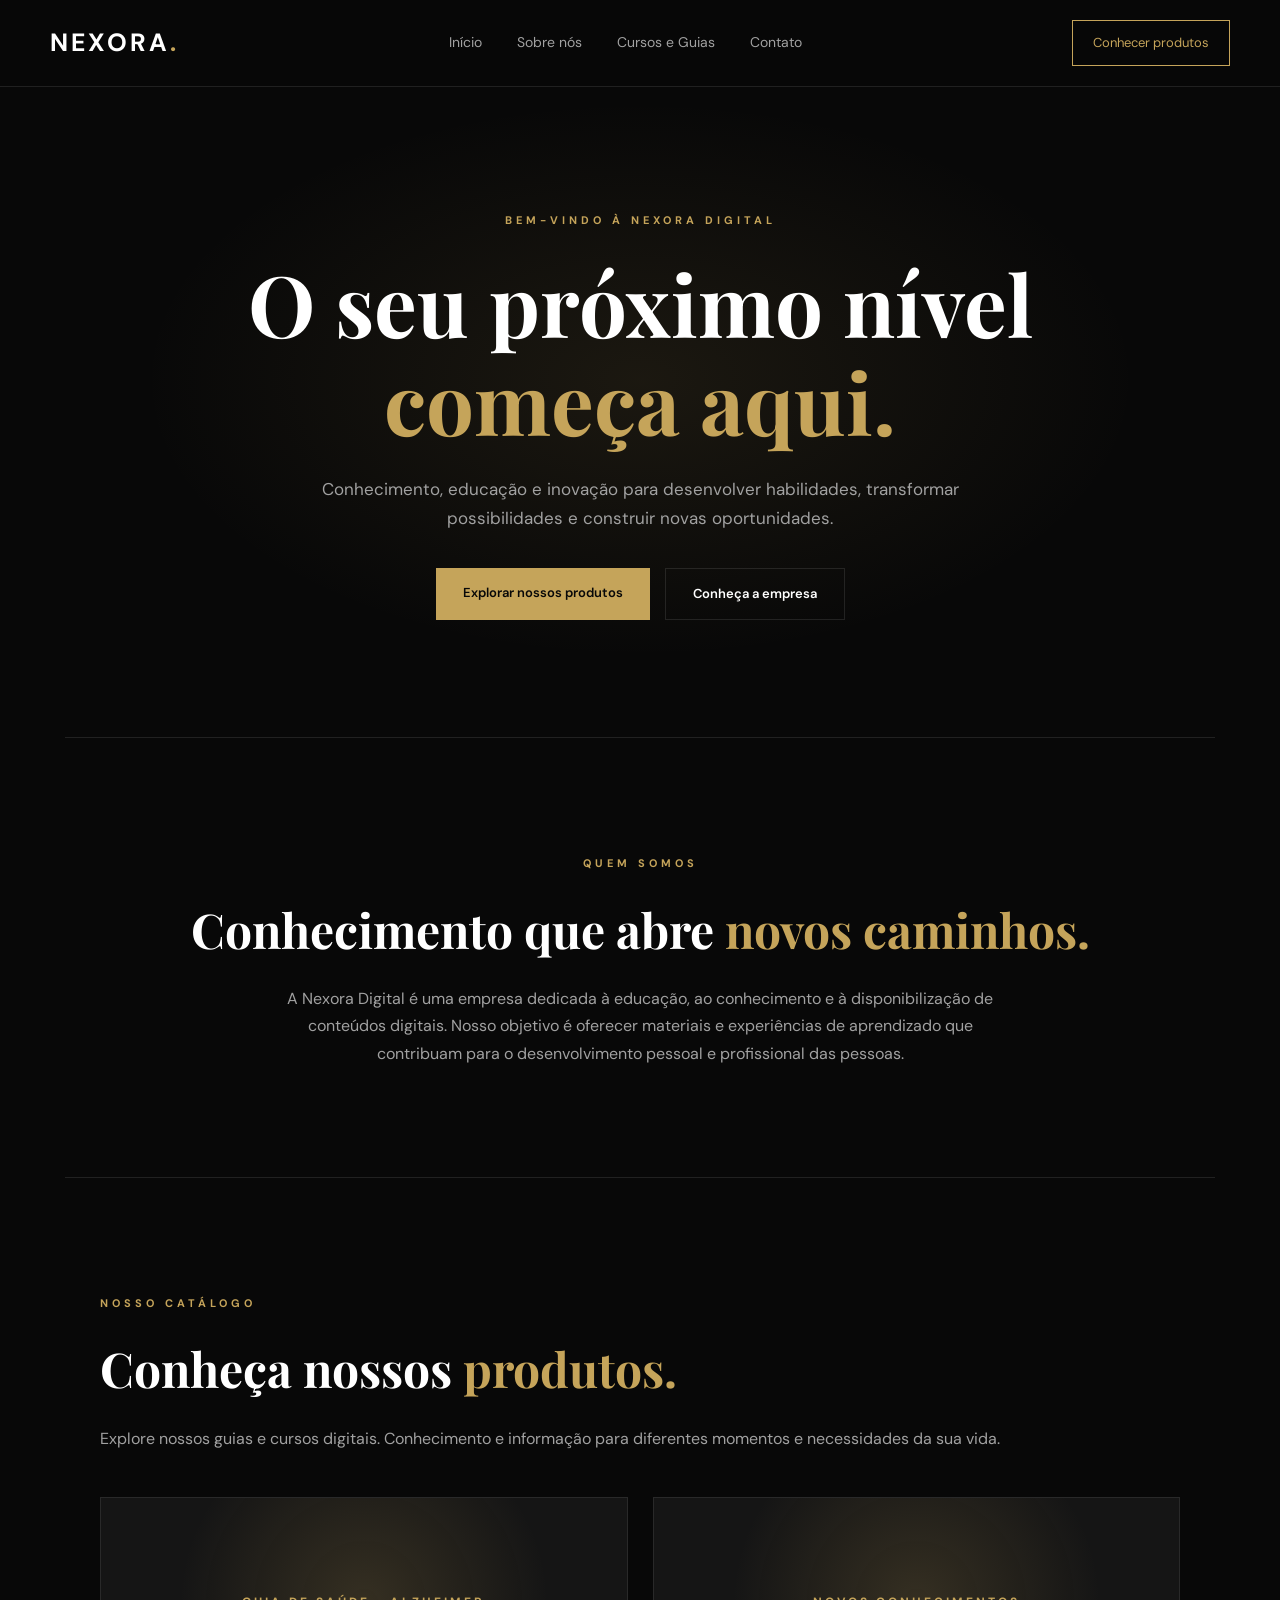
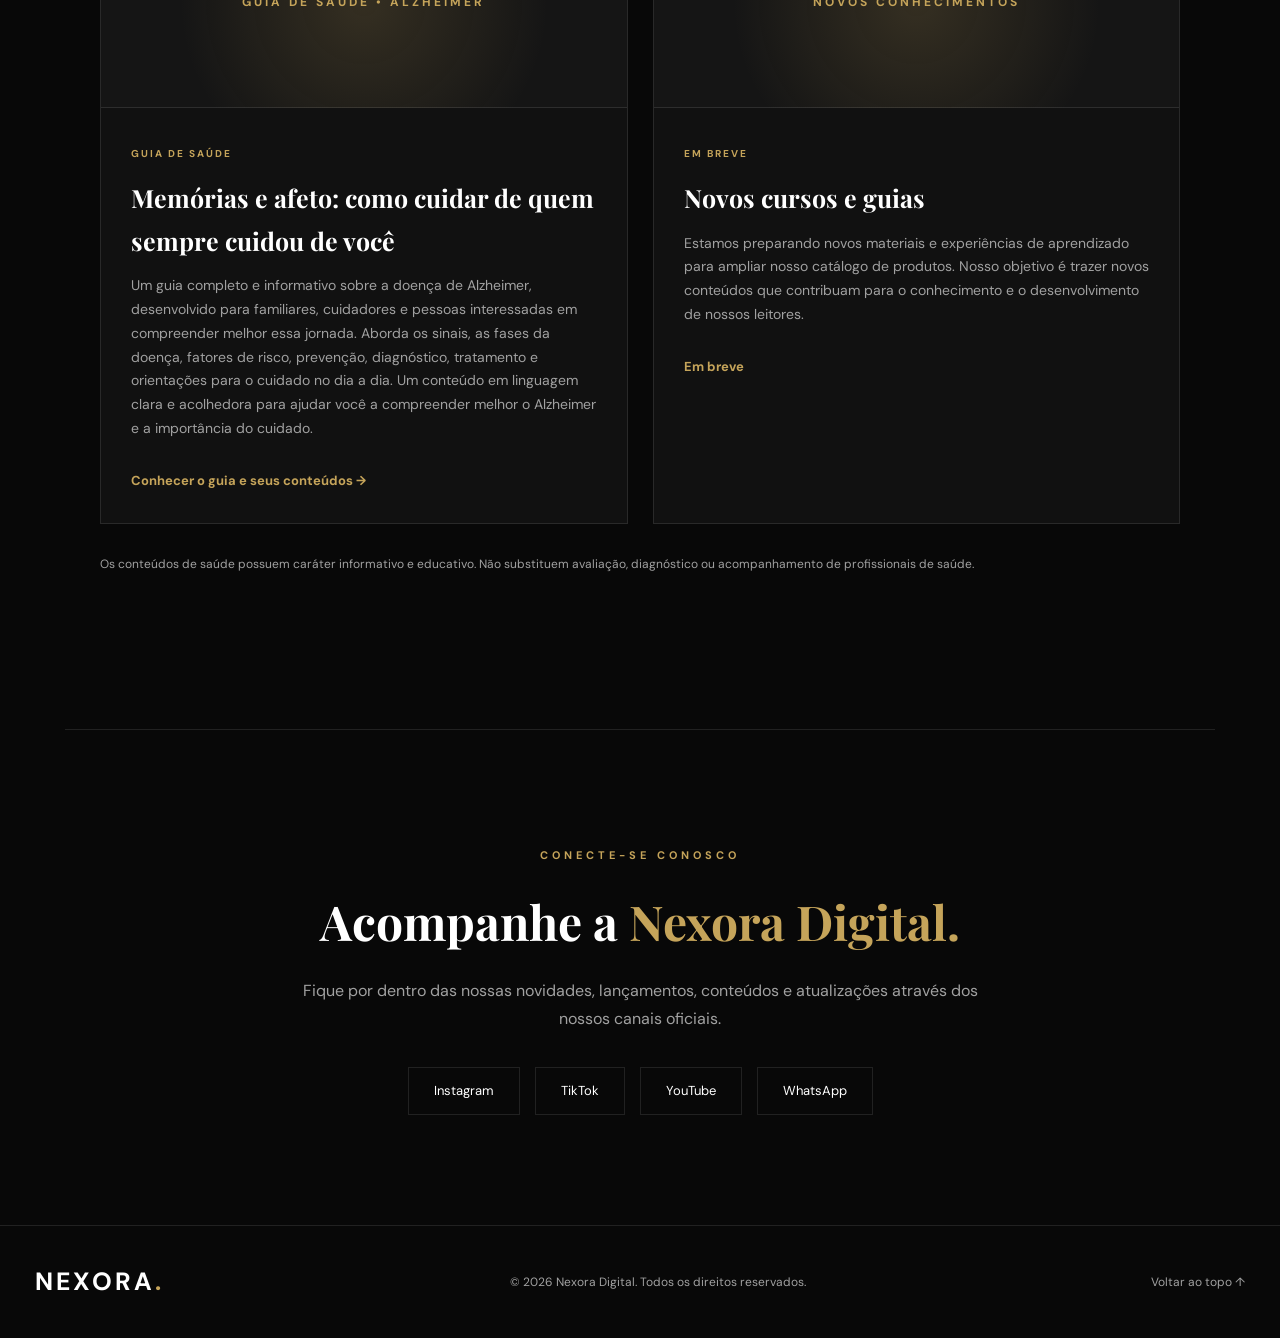
==== index.html @ eb741fc5 "Enhance Alzheimer's guide and update meta description Updated the description meta tag and improved " ====
<!DOCTYPE html>
<html lang="pt-BR">

<head>
    <meta charset="UTF-8">
    <meta name="viewport" content="width=device-width, initial-scale=1.0">

    <meta name="description" content="Nexora Digital: conhecimento, educação e tecnologia. Conheça nossos cursos e guias digitais, incluindo Memórias e Afeto, um guia informativo sobre a doença de Alzheimer.">

    <meta name="theme-color" content="#080808">

    <title>Nexora Digital | Conhecimento que transforma</title>

    <link rel="stylesheet" href="style.css">
</head>

<body>

    <!-- CABEÇALHO -->

    <header class="header">

        <nav class="navbar">

            <a href="#inicio" class="logo">
                NEXORA<span>.</span>
            </a>

            <div class="nav-links">

                <a href="#inicio">Início</a>

                <a href="#sobre">Sobre nós</a>

                <a href="#cursos">Cursos e Guias</a>

                <a href="#contato">Contato</a>

            </div>

            <a href="#cursos" class="nav-button">
                Conhecer produtos
            </a>

        </nav>

    </header>


    <!-- CONTEÚDO PRINCIPAL -->

    <main>

        <!-- APRESENTAÇÃO -->

        <section class="hero" id="inicio">

            <div class="hero-content">

                <span class="eyebrow">
                    BEM-VINDO À NEXORA DIGITAL
                </span>

                <h1>
                    O seu próximo nível
                    <span>começa aqui.</span>
                </h1>

                <p>
                    Conhecimento, educação e inovação
                    para desenvolver habilidades,
                    transformar possibilidades e
                    construir novas oportunidades.
                </p>

                <div class="hero-buttons">

                    <a href="#cursos" class="button-primary">
                        Explorar nossos produtos
                    </a>

                    <a href="#sobre" class="button-secondary">
                        Conheça a empresa
                    </a>

                </div>

            </div>

        </section>


        <!-- SOBRE A EMPRESA -->

        <section class="about section" id="sobre">

            <span class="eyebrow">
                QUEM SOMOS
            </span>

            <h2>
                Conhecimento que abre
                <span>novos caminhos.</span>
            </h2>

            <p>
                A Nexora Digital é uma empresa dedicada
                à educação, ao conhecimento e à
                disponibilização de conteúdos digitais.

                Nosso objetivo é oferecer materiais
                e experiências de aprendizado que
                contribuam para o desenvolvimento
                pessoal e profissional das pessoas.
            </p>

        </section>


        <!-- CATÁLOGO DE PRODUTOS -->

        <section class="courses section" id="cursos">

            <span class="eyebrow">
                NOSSO CATÁLOGO
            </span>

            <h2>
                Conheça nossos
                <span>produtos.</span>
            </h2>

            <p class="section-description">
                Explore nossos guias e cursos digitais.
                Conhecimento e informação para diferentes
                momentos e necessidades da sua vida.
            </p>


            <div class="course-grid">


                <!-- PRODUTO 01: GUIA MEMÓRIAS E AFETO -->

                <article class="course-card">

                    <div class="course-image">

                        <span>
                            GUIA DE SAÚDE • ALZHEIMER
                        </span>

                    </div>

                    <div class="course-info">

                        <span class="course-category">
                            GUIA DE SAÚDE
                        </span>

                        <h3>
                            Memórias e afeto: como cuidar
                            de quem sempre cuidou de você
                        </h3>

                        <p>
                            Um guia completo e informativo
                            sobre a doença de Alzheimer,
                            desenvolvido para familiares,
                            cuidadores e pessoas interessadas
                            em compreender melhor essa jornada.

                            Aborda os sinais, as fases da doença,
                            fatores de risco, prevenção,
                            diagnóstico, tratamento e orientações
                            para o cuidado no dia a dia.

                            Um conteúdo em linguagem clara
                            e acolhedora para ajudar você
                            a compreender melhor o Alzheimer
                            e a importância do cuidado.
                        </p>

                        <a href="guia-alzheimer.html" class="course-link">
                            Conhecer o guia e seus conteúdos →
                        </a>

                    </div>

                </article>


                <!-- PRODUTO 02: PRÓXIMOS LANÇAMENTOS -->

                <article class="course-card coming-soon">

                    <div class="course-image">

                        <span>
                            NOVOS CONHECIMENTOS
                        </span>

                    </div>

                    <div class="course-info">

                        <span class="course-category">
                            EM BREVE
                        </span>

                        <h3>
                            Novos cursos e guias
                        </h3>

                        <p>
                            Estamos preparando novos
                            materiais e experiências
                            de aprendizado para ampliar
                            nosso catálogo de produtos.

                            Nosso objetivo é trazer
                            novos conteúdos que contribuam
                            para o conhecimento e o
                            desenvolvimento de nossos leitores.
                        </p>

                        <span class="course-link">
                            Em breve
                        </span>

                    </div>

                </article>


            </div>


            <!-- AVISO SOBRE CONTEÚDOS DE SAÚDE -->

            <p class="section-description" style="margin-top: 30px; font-size: 12px;">
                Os conteúdos de saúde possuem caráter
                informativo e educativo. Não substituem
                avaliação, diagnóstico ou acompanhamento
                de profissionais de saúde.
            </p>

        </section>


        <!-- REDES SOCIAIS E CONTATO -->

        <section class="social section" id="contato">

            <span class="eyebrow">
                CONECTE-SE CONOSCO
            </span>

            <h2>
                Acompanhe a
                <span>Nexora Digital.</span>
            </h2>

            <p>
                Fique por dentro das nossas novidades,
                lançamentos, conteúdos e atualizações
                através dos nossos canais oficiais.
            </p>


            <div class="social-links">

                <a href="#" target="_blank" rel="noopener noreferrer">
                    Instagram
                </a>

                <a href="#" target="_blank" rel="noopener noreferrer">
                    TikTok
                </a>

                <a href="#" target="_blank" rel="noopener noreferrer">
                    YouTube
                </a>

                <a href="#" target="_blank" rel="noopener noreferrer">
                    WhatsApp
                </a>

            </div>

        </section>

    </main>


    <!-- RODAPÉ -->

    <footer class="footer">

        <a href="#inicio" class="logo">
            NEXORA<span>.</span>
        </a>

        <p>
            © 2026 Nexora Digital.
            Todos os direitos reservados.
        </p>

        <a href="#inicio">
            Voltar ao topo ↑
        </a>

    </footer>


    <!-- JAVASCRIPT -->

    <script src="script.js"></script>

</body>

</html>
---- style.css ----
/* =================================
   NEXORA DIGITAL
   IDENTIDADE VISUAL PREMIUM
================================= */

@import url('https://fonts.googleapis.com/css2?family=DM+Sans:wght@400;500;600;700&family=Playfair+Display:wght@500;600;700&display=swap');

:root {
    --background: #080808;
    --surface: #111111;
    --surface-light: #181818;
    --white: #ffffff;
    --gray: #a1a1a1;
    --gold: #c5a45a;
    --border: rgba(255,255,255,0.10);
}

* {
    margin: 0;
    padding: 0;
    box-sizing: border-box;
    scroll-behavior: smooth;
}

body {
    background: var(--background);
    color: var(--white);
    font-family: 'DM Sans', sans-serif;
    line-height: 1.7;
}

a {
    text-decoration: none;
    color: inherit;
}

/* HEADER */

.header {
    width: 100%;
    position: sticky;
    top: 0;
    z-index: 1000;
    background: rgba(8,8,8,0.94);
    backdrop-filter: blur(15px);
    border-bottom: 1px solid var(--border);
}

.navbar {
    max-width: 1250px;
    margin: auto;
    padding: 20px 35px;
    display: flex;
    justify-content: space-between;
    align-items: center;
    gap: 25px;
}

.logo {
    font-size: 25px;
    font-weight: 700;
    letter-spacing: 3px;
}

.logo span {
    color: var(--gold);
}

.nav-links {
    display: flex;
    gap: 35px;
}

.nav-links a {
    color: var(--gray);
    font-size: 14px;
    transition: 0.3s;
}

.nav-links a:hover {
    color: var(--gold);
}

.nav-button {
    padding: 11px 20px;
    border: 1px solid var(--gold);
    color: var(--gold);
    font-size: 13px;
    transition: 0.3s;
}

.nav-button:hover {
    background: var(--gold);
    color: #000;
}

/* HERO */

.hero {
    min-height: 650px;
    display: flex;
    align-items: center;
    justify-content: center;
    text-align: center;
    padding: 100px 25px;
    background:
        radial-gradient(ellipse at 50% 45%,
        rgba(197,164,90,0.10),
        transparent 55%),
        var(--background);
}

.hero-content {
    max-width: 850px;
    animation: fadeUp 1s ease;
}

.eyebrow {
    display: inline-block;
    color: var(--gold);
    font-size: 11px;
    font-weight: 700;
    letter-spacing: 4px;
    margin-bottom: 25px;
}

.hero h1 {
    font-family: 'Playfair Display', serif;
    font-size: clamp(45px, 7vw, 85px);
    line-height: 1.15;
    margin-bottom: 25px;
}

.hero h1 span,
.section h2 span {
    color: var(--gold);
}

.hero p {
    color: var(--gray);
    font-size: 17px;
    max-width: 650px;
    margin: 0 auto 35px;
}

.hero-buttons {
    display: flex;
    justify-content: center;
    gap: 15px;
    flex-wrap: wrap;
}

.button-primary,
.button-secondary {
    padding: 14px 27px;
    font-size: 13px;
    font-weight: 600;
    transition: 0.3s;
}

.button-primary {
    background: var(--gold);
    color: #080808;
}

.button-primary:hover {
    background: #e0c27d;
    transform: translateY(-3px);
}

.button-secondary {
    border: 1px solid var(--border);
    color: var(--white);
}

.button-secondary:hover {
    border-color: var(--gold);
    color: var(--gold);
}

/* SECTIONS */

.section {
    max-width: 1150px;
    margin: auto;
    padding: 110px 35px;
}

.section h2 {
    font-family: 'Playfair Display', serif;
    font-size: clamp(32px, 5vw, 48px);
    line-height: 1.3;
    margin-bottom: 25px;
}

.about {
    text-align: center;
    border-top: 1px solid var(--border);
}

.about p,
.social p {
    color: var(--gray);
    max-width: 720px;
    margin: auto;
    font-size: 16px;
}

/* COURSES */

.courses {
    border-top: 1px solid var(--border);
}

.section-description {
    color: var(--gray);
    margin-bottom: 45px;
}

.course-grid {
    display: grid;
    grid-template-columns: repeat(2, minmax(0, 1fr));
    gap: 25px;
}

.course-card {
    background: var(--surface);
    border: 1px solid var(--border);
    transition: 0.35s;
    overflow: hidden;
}

.course-card:hover {
    transform: translateY(-7px);
    border-color: rgba(197,164,90,0.5);
}

.course-image {
    min-height: 210px;
    display: flex;
    justify-content: center;
    align-items: center;
    padding: 25px;
    background:
        radial-gradient(circle at center,
        rgba(197,164,90,0.18),
        transparent 65%),
        #151515;
    border-bottom: 1px solid var(--border);
}

.course-image span {
    font-size: 12px;
    font-weight: 700;
    letter-spacing: 3px;
    color: var(--gold);
    text-align: center;
}

.course-info {
    padding: 30px;
}

.course-category {
    font-size: 10px;
    letter-spacing: 2px;
    color: var(--gold);
    font-weight: 700;
}

.course-info h3 {
    font-family: 'Playfair Display', serif;
    font-size: 25px;
    margin: 12px 0;
}

.course-info p {
    color: var(--gray);
    font-size: 14px;
    margin-bottom: 25px;
}

.course-link {
    color: var(--gold);
    font-size: 13px;
    font-weight: 700;
}

.coming-soon {
    opacity: 0.75;
}

/* SOCIAL */

.social {
    text-align: center;
    border-top: 1px solid var(--border);
}

.social-links {
    display: flex;
    justify-content: center;
    gap: 15px;
    flex-wrap: wrap;
    margin-top: 35px;
}

.social-links a {
    padding: 12px 25px;
    border: 1px solid var(--border);
    color: var(--white);
    font-size: 13px;
    transition: 0.3s;
}

.social-links a:hover {
    border-color: var(--gold);
    color: var(--gold);
}

/* FOOTER */

.footer {
    padding: 35px;
    border-top: 1px solid var(--border);
    display: flex;
    justify-content: space-between;
    align-items: center;
    gap: 20px;
    flex-wrap: wrap;
}

.footer p,
.footer > a:last-child {
    color: var(--gray);
    font-size: 12px;
}

/* ANIMATION */

@keyframes fadeUp {
    from {
        opacity: 0;
        transform: translateY(25px);
    }

    to {
        opacity: 1;
        transform: translateY(0);
    }
}

/* MOBILE */

@media (max-width: 768px) {

    .navbar {
        padding: 18px 20px;
        flex-wrap: wrap;
    }

    .nav-links {
        order: 3;
        width: 100%;
        justify-content: center;
        gap: 18px;
        flex-wrap: wrap;
    }

    .nav-links a {
        font-size: 12px;
    }

    .nav-button {
        font-size: 11px;
        padding: 9px 12px;
    }

    .hero {
        min-height: 570px;
        padding: 80px 20px;
    }

    .hero p {
        font-size: 15px;
    }

    .section {
        padding: 80px 22px;
    }

    .course-grid {
        grid-template-columns: 1fr;
    }

    .footer {
        flex-direction: column;
        text-align: center;
    }
}

@media (max-width: 400px) {
    .logo {
        font-size: 20px;
    }

    .nav-links {
        gap: 12px;
    }

    .nav-links a {
        font-size: 11px;
    }
}

/* ANIMAÇÕES DE APARECIMENTO */

.reveal {
    opacity: 0;
    transform: translateY(25px);
    transition: opacity 0.8s ease, transform 0.8s ease;
}

.reveal.visible {
    opacity: 1;
    transform: translateY(0);
}

@media (prefers-reduced-motion: reduce) {
    .reveal {
        opacity: 1;
        transform: none;
        transition: none;
    }
}

/* =================================
   PÁGINA MEMÓRIAS E AFETO
================================= */

.guide-hero {
    padding: 85px 20px;
    background:
        radial-gradient(ellipse at center,
        rgba(197,164,90,0.12),
        transparent 65%);
    display: flex;
    justify-content: center;
}

.guide-cover {
    max-width: 850px;
    width: 100%;
    min-height: 470px;
    padding: 65px 35px;
    border: 1px solid rgba(197,164,90,0.35);
    background: linear-gradient(145deg, #181818, #080808);
    text-align: center;
    display: flex;
    flex-direction: column;
    align-items: center;
    justify-content: center;
    box-shadow: 0 25px 80px rgba(0,0,0,0.5);
}

.guide-cover-art {
    width: 75px;
    height: 75px;
    border: 1px solid var(--gold);
    border-radius: 50%;
    display: flex;
    align-items: center;
    justify-content: center;
    margin-bottom: 25px;
}

.guide-symbol {
    color: var(--gold);
    font-family: 'Playfair Display', serif;
    font-size: 38px;
}

.guide-cover h1 {
    font-family: 'Playfair Display', serif;
    font-size: clamp(38px, 6vw, 65px);
    line-height: 1.2;
}

.guide-cover h1 span {
    color: var(--gold);
}

.guide-cover h2 {
    font-size: 17px;
    font-weight: 400;
    margin-top: 15px;
}

.guide-cover p {
    color: var(--gray);
    max-width: 500px;
    margin: 20px auto;
}

.guide-brand {
    font-size: 11px;
    letter-spacing: 4px;
    color: var(--gold);
    margin-top: 25px;
}

.guide-section {
    border-top: 1px solid var(--border);
}

.guide-section p {
    color: var(--gray);
    max-width: 800px;
    margin-bottom: 20px;
}

.guide-audience {
    display: grid;
    grid-template-columns: repeat(3, 1fr);
    gap: 20px;
    margin-top: 35px;
}

.audience-card {
    background: var(--surface);
    border: 1px solid var(--border);
    padding: 30px;
}

.audience-card > span {
    color: var(--gold);
    font-size: 13px;
}

.audience-card h3 {
    font-family: 'Playfair Display', serif;
    font-size: 22px;
    margin: 15px 0;
}

.audience-card p {
    font-size: 13px;
    color: var(--gray);
}

.guide-message {
    padding: 100px 25px;
    text-align: center;
    background: #111;
    border-top: 1px solid var(--border);
    border-bottom: 1px solid var(--border);
}

.guide-message h2 {
    max-width: 800px;
    margin: 0 auto 25px;
    font-family: 'Playfair Display', serif;
    font-size: clamp(32px, 5vw, 48px);
    line-height: 1.3;
}

.guide-message h2 span {
    color: var(--gold);
}

.guide-message p {
    max-width: 650px;
    margin: auto;
    color: var(--gray);
}

.guide-cta {
    text-align: center;
}

.guide-cta p {
    margin: 0 auto 30px;
}

.guide-cta .button-primary {
    display: inline-block;
    border: none;
    cursor: pointer;
}

.guide-note {
    font-size: 12px;
    color: var(--gray);
    margin-top: 18px !important;
}

.guide-disclaimer {
    padding: 35px;
    border-top: 1px solid var(--border);
    text-align: center;
    background: #101010;
}

.guide-disclaimer strong {
    color: var(--gold);
    font-size: 12px;
    letter-spacing: 2px;
}

.guide-disclaimer p {
    max-width: 850px;
    margin: 15px auto 0;
    font-size: 12px;
    color: var(--gray);
}

@media (max-width: 768px) {

    .guide-cover {
        padding: 45px 20px;
    }

    .guide-audience {
        grid-template-columns: 1fr;
    }

    .guide-message {
        padding: 75px 22px;
    }

}
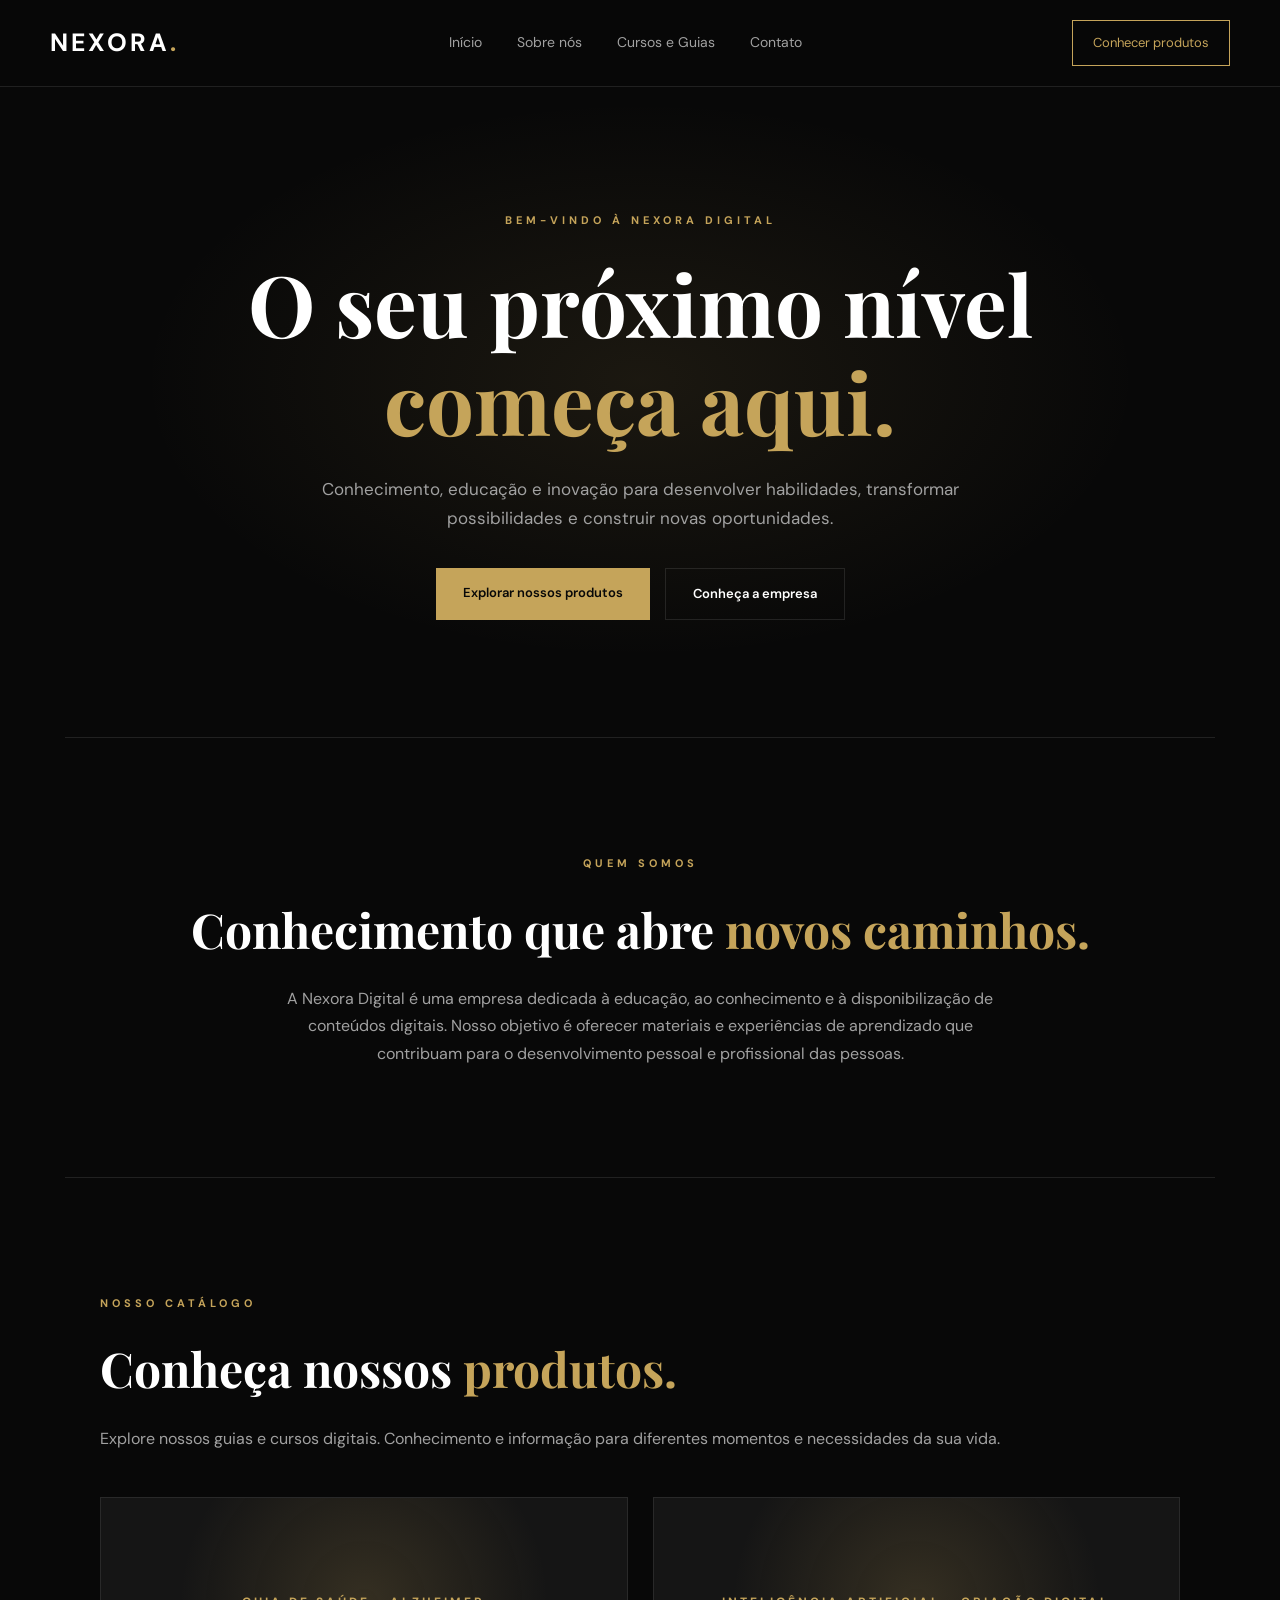
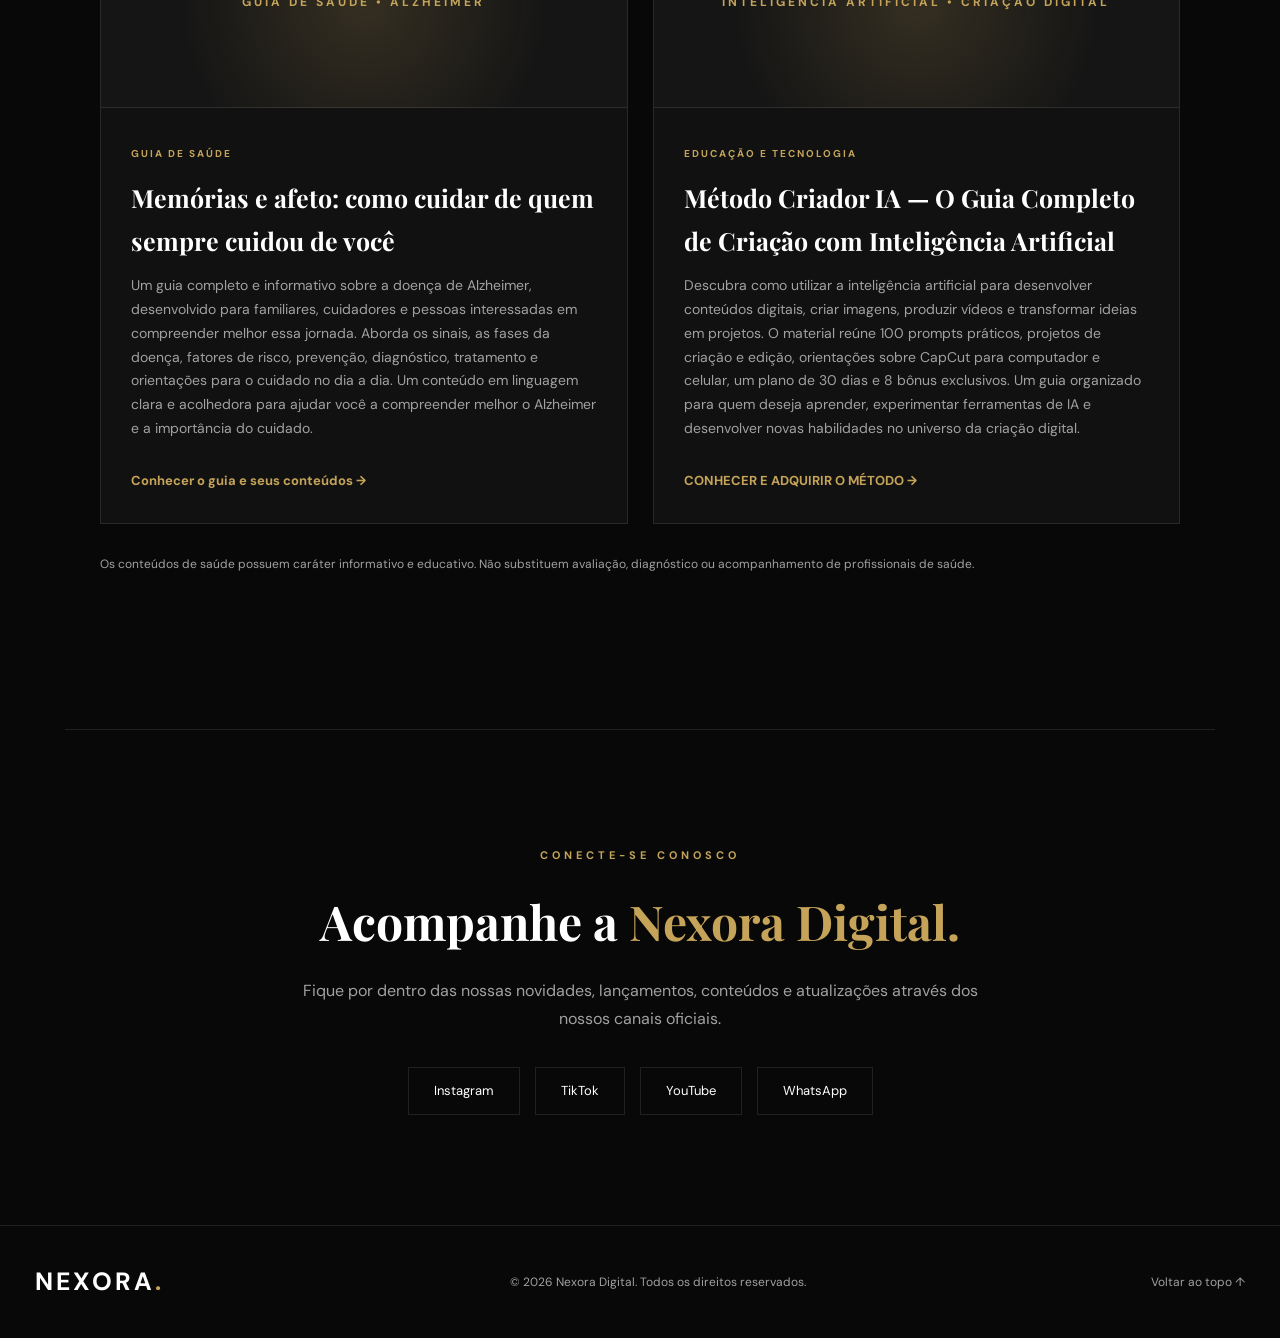
==== commit e5889957: "Update index.html" ====
--- a/index.html
+++ b/index.html
@@ -6,7 +6,7 @@
     <meta charset="UTF-8">
     <meta name="viewport" content="width=device-width, initial-scale=1.0">
 
-    <meta name="description" content="Nexora Digital: conhecimento, educação e tecnologia. Conheça nossos cursos e guias digitais, incluindo Memórias e Afeto, um guia informativo sobre a doença de Alzheimer.">
+    <meta name="description" content="Nexora Digital: conhecimento, educação e tecnologia. Conheça nossos cursos e guias digitais, incluindo Memórias e Afeto e Método Criador IA.">
 
     <meta name="theme-color" content="#080808">
 
@@ -191,14 +191,14 @@
                 </article>
 
 
-                <!-- PRODUTO 02: PRÓXIMOS LANÇAMENTOS -->
-
-                <article class="course-card coming-soon">
+                <!-- PRODUTO 02: MÉTODO CRIADOR IA -->
+
+                <article class="course-card">
 
                     <div class="course-image">
 
                         <span>
-                            NOVOS CONHECIMENTOS
+                            INTELIGÊNCIA ARTIFICIAL • CRIAÇÃO DIGITAL
                         </span>
 
                     </div>
@@ -206,28 +206,39 @@
                     <div class="course-info">
 
                         <span class="course-category">
-                            EM BREVE
+                            EDUCAÇÃO E TECNOLOGIA
                         </span>
 
                         <h3>
-                            Novos cursos e guias
+                            Método Criador IA — O Guia Completo
+                            de Criação com Inteligência Artificial
                         </h3>
 
                         <p>
-                            Estamos preparando novos
-                            materiais e experiências
-                            de aprendizado para ampliar
-                            nosso catálogo de produtos.
-
-                            Nosso objetivo é trazer
-                            novos conteúdos que contribuam
-                            para o conhecimento e o
-                            desenvolvimento de nossos leitores.
+                            Descubra como utilizar a inteligência
+                            artificial para desenvolver conteúdos
+                            digitais, criar imagens, produzir vídeos
+                            e transformar ideias em projetos.
+
+                            O material reúne 100 prompts práticos,
+                            projetos de criação e edição, orientações
+                            sobre CapCut para computador e celular,
+                            um plano de 30 dias e 8 bônus exclusivos.
+
+                            Um guia organizado para quem deseja
+                            aprender, experimentar ferramentas
+                            de IA e desenvolver novas habilidades
+                            no universo da criação digital.
                         </p>
 
-                        <span class="course-link">
-                            Em breve
-                        </span>
+                        <a
+                            href="https://pay.kiwify.com.br/tiYtJve"
+                            class="course-link"
+                            target="_blank"
+                            rel="noopener noreferrer"
+                        >
+                            CONHECER E ADQUIRIR O MÉTODO →
+                        </a>
 
                     </div>
 
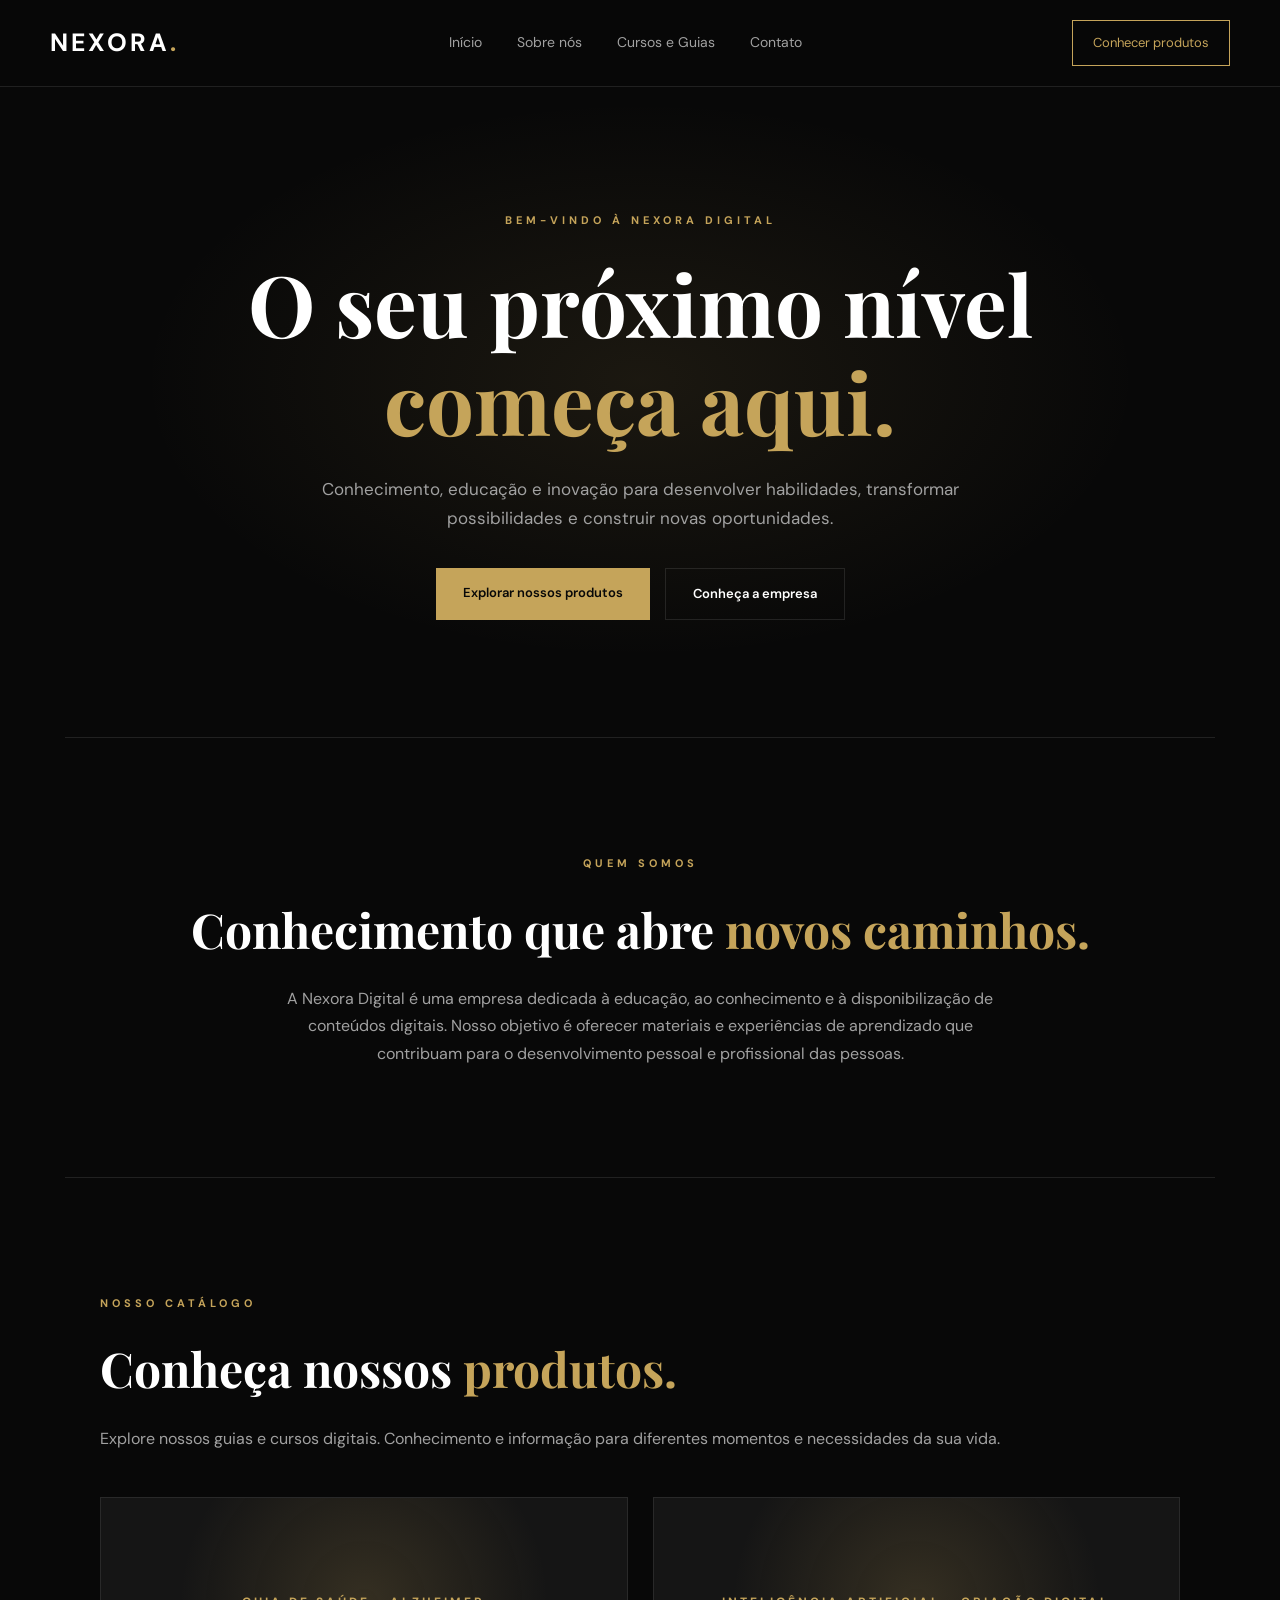
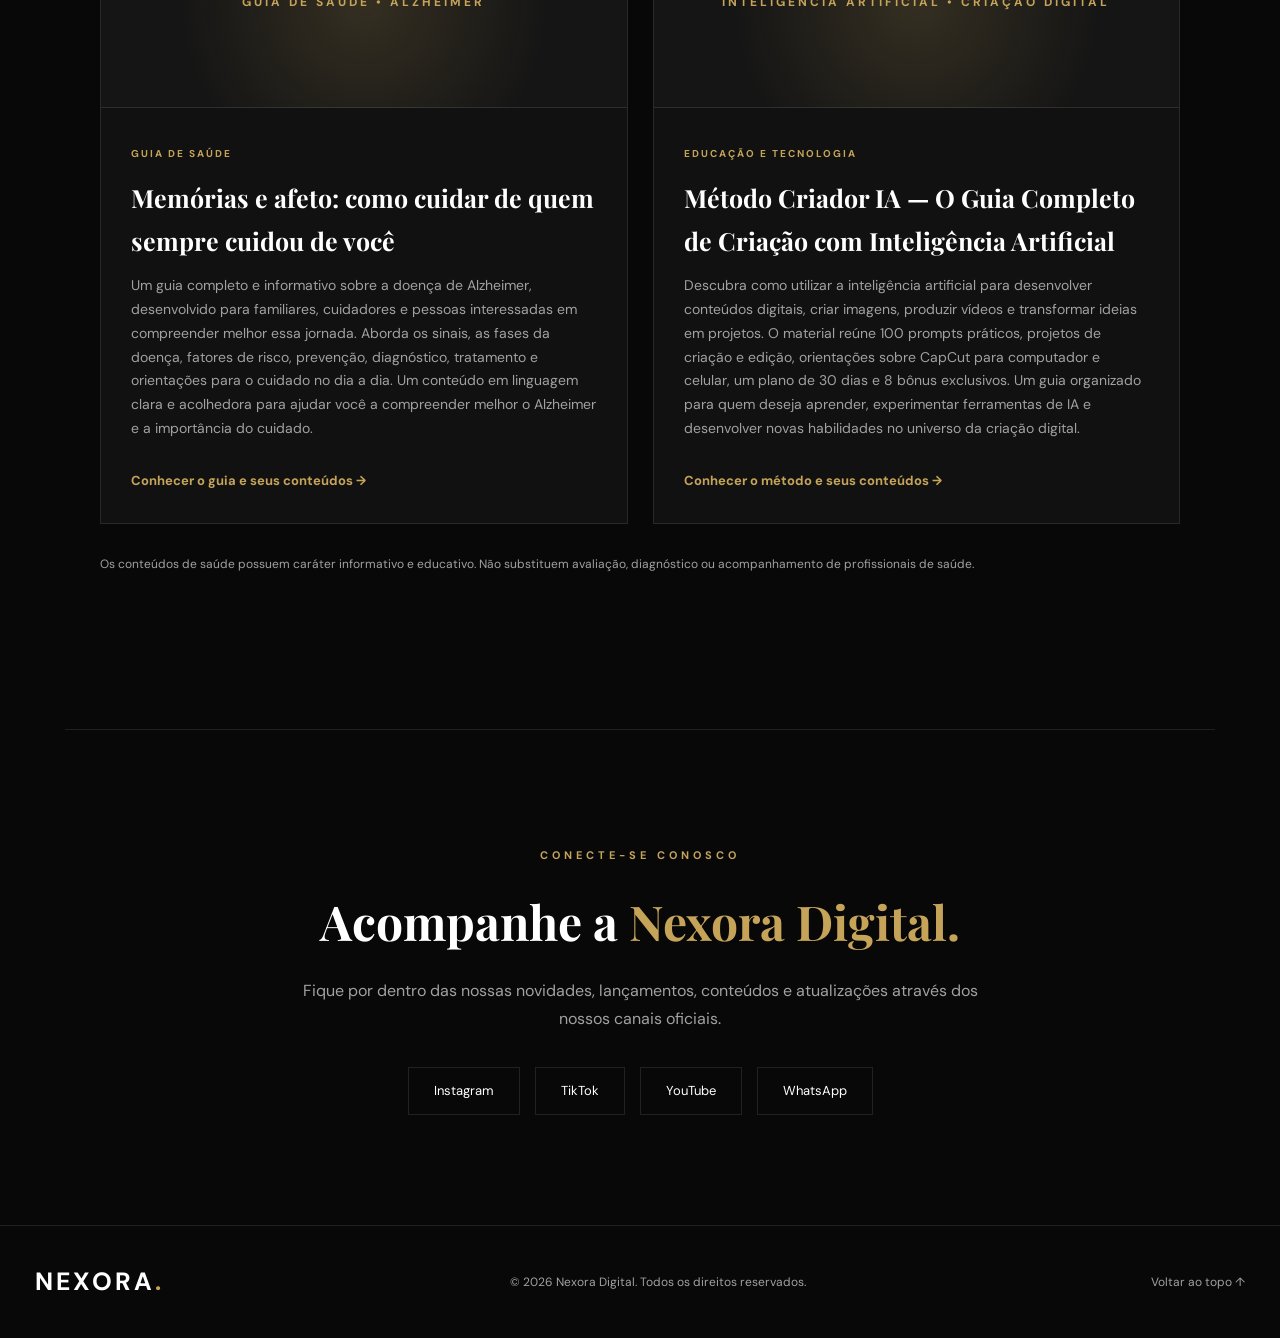
==== commit bacda796: "Update course link to new method page" ====
--- a/index.html
+++ b/index.html
@@ -231,14 +231,9 @@
                             no universo da criação digital.
                         </p>
 
-                        <a
-                            href="https://pay.kiwify.com.br/tiYtJve"
-                            class="course-link"
-                            target="_blank"
-                            rel="noopener noreferrer"
-                        >
-                            CONHECER E ADQUIRIR O MÉTODO →
-                        </a>
+                       <a href="metodo-criador-ia.html" class="course-link">
+    Conhecer o método e seus conteúdos →
+</a>
 
                     </div>
 
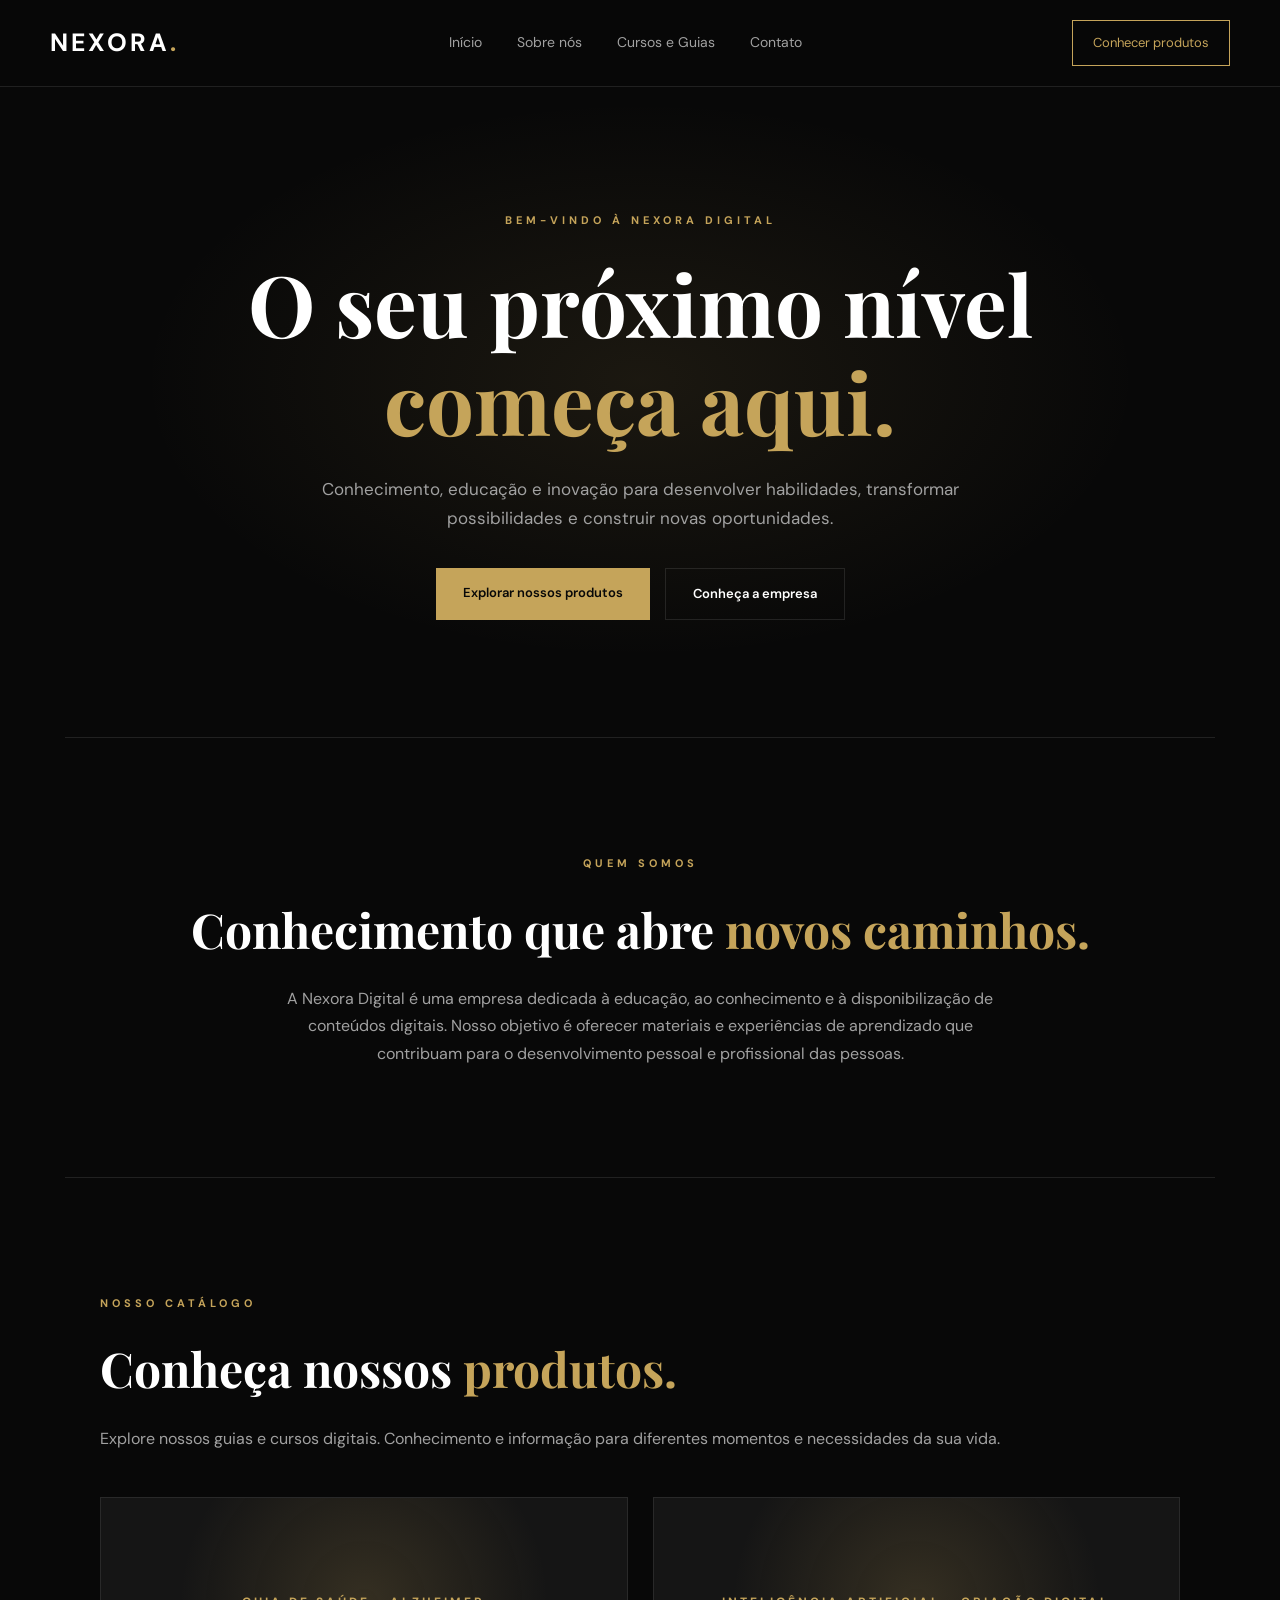
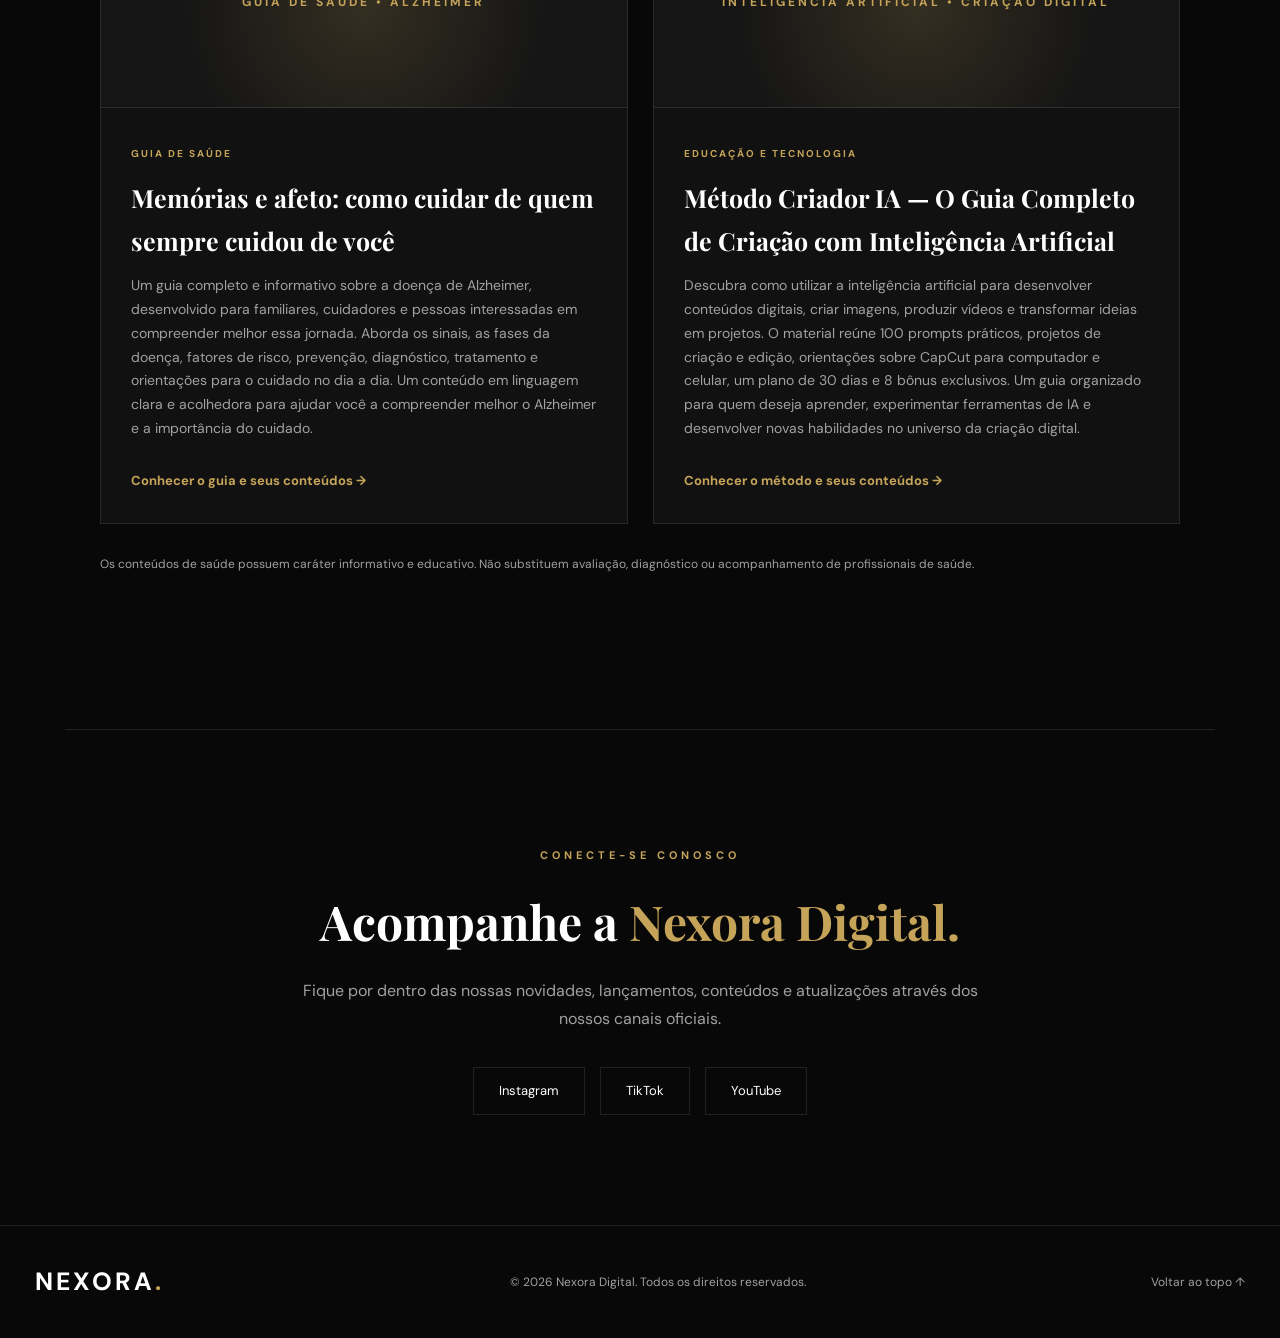
==== commit 3b14f8ac: "Update social links and method link in index.html" ====
--- a/index.html
+++ b/index.html
@@ -231,9 +231,9 @@
                             no universo da criação digital.
                         </p>
 
-                       <a href="metodo-criador-ia.html" class="course-link">
-    Conhecer o método e seus conteúdos →
-</a>
+                        <a href="metodo-criador-ia.html" class="course-link">
+                            Conhecer o método e seus conteúdos →
+                        </a>
 
                     </div>
 
@@ -277,20 +277,22 @@
 
             <div class="social-links">
 
-                <a href="#" target="_blank" rel="noopener noreferrer">
+                <a href="https://www.instagram.com/nexo_radigitalofc/"
+                   target="_blank"
+                   rel="noopener noreferrer">
                     Instagram
                 </a>
 
-                <a href="#" target="_blank" rel="noopener noreferrer">
+                <a href="https://www.tiktok.com/@nexoradigitalofc"
+                   target="_blank"
+                   rel="noopener noreferrer">
                     TikTok
                 </a>
 
-                <a href="#" target="_blank" rel="noopener noreferrer">
+                <a href="https://www.youtube.com/@NexoraDigital-x2o"
+                   target="_blank"
+                   rel="noopener noreferrer">
                     YouTube
-                </a>
-
-                <a href="#" target="_blank" rel="noopener noreferrer">
-                    WhatsApp
                 </a>
 
             </div>
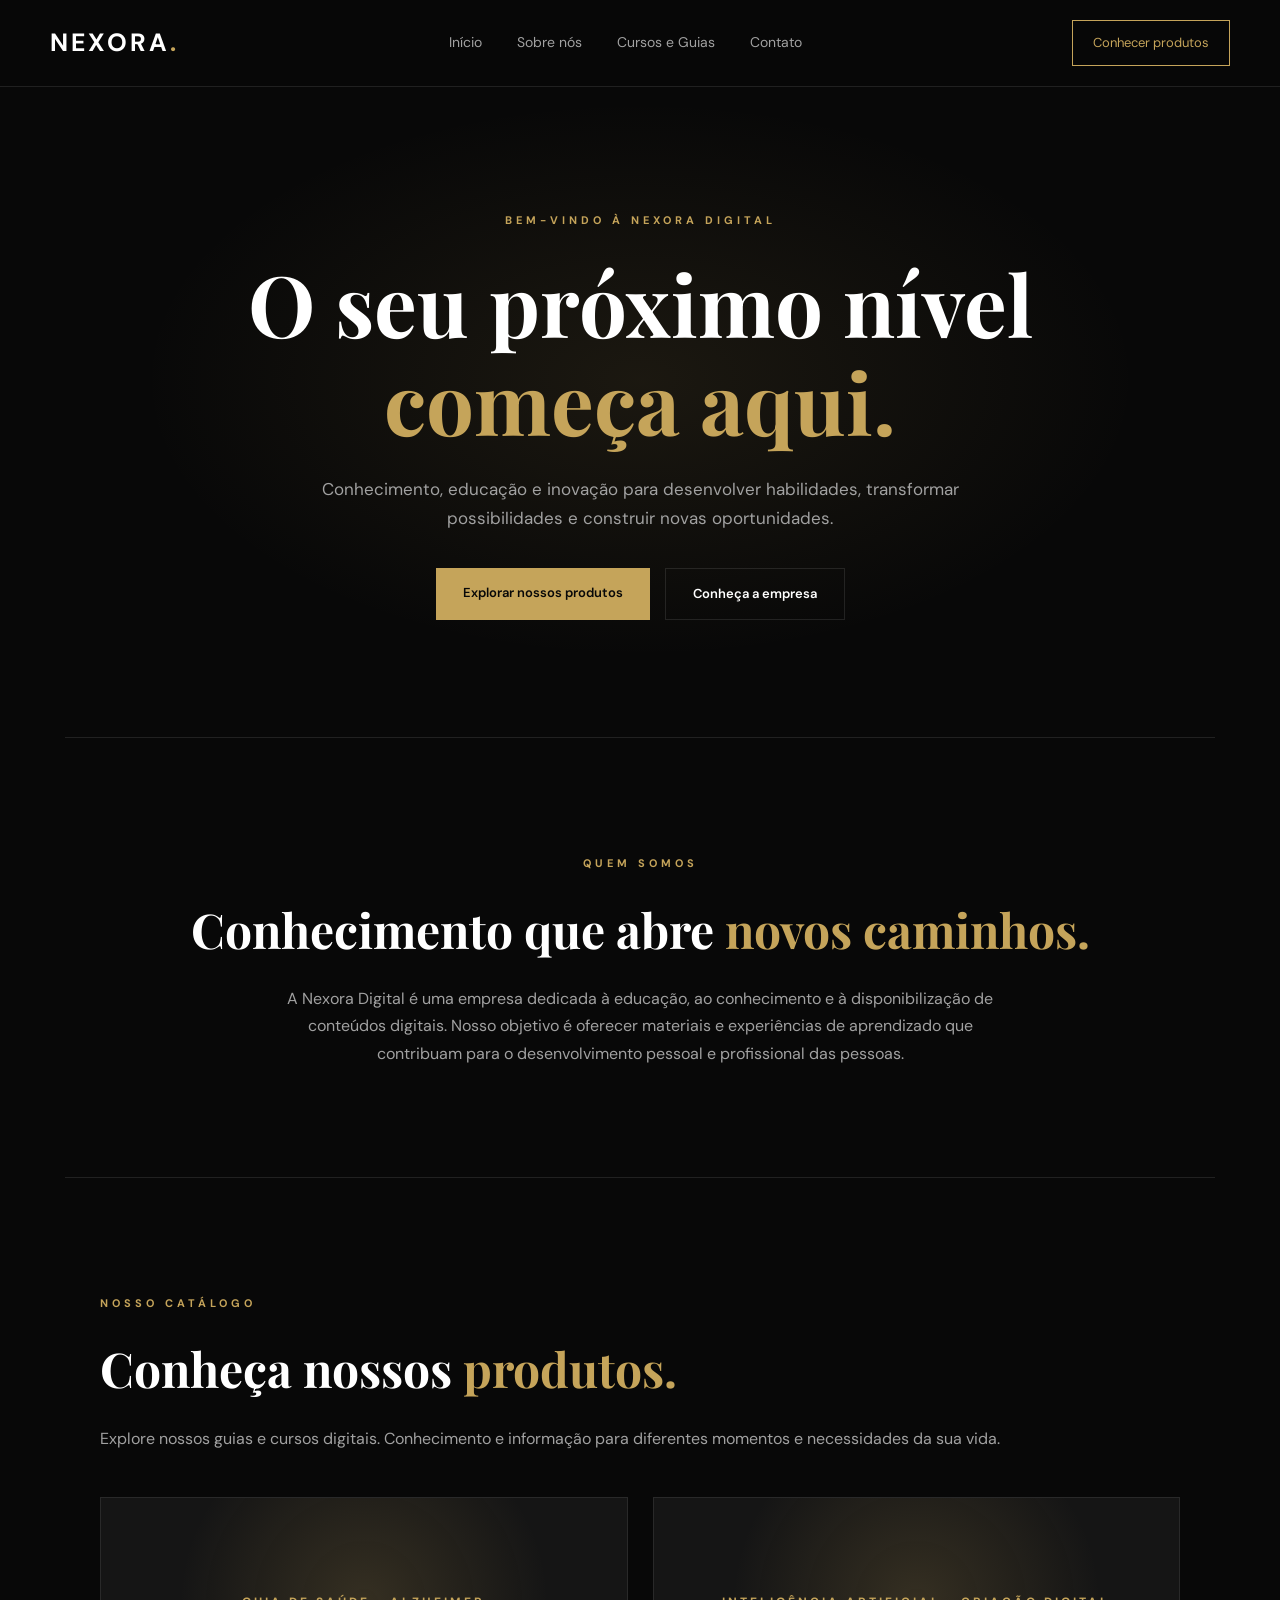
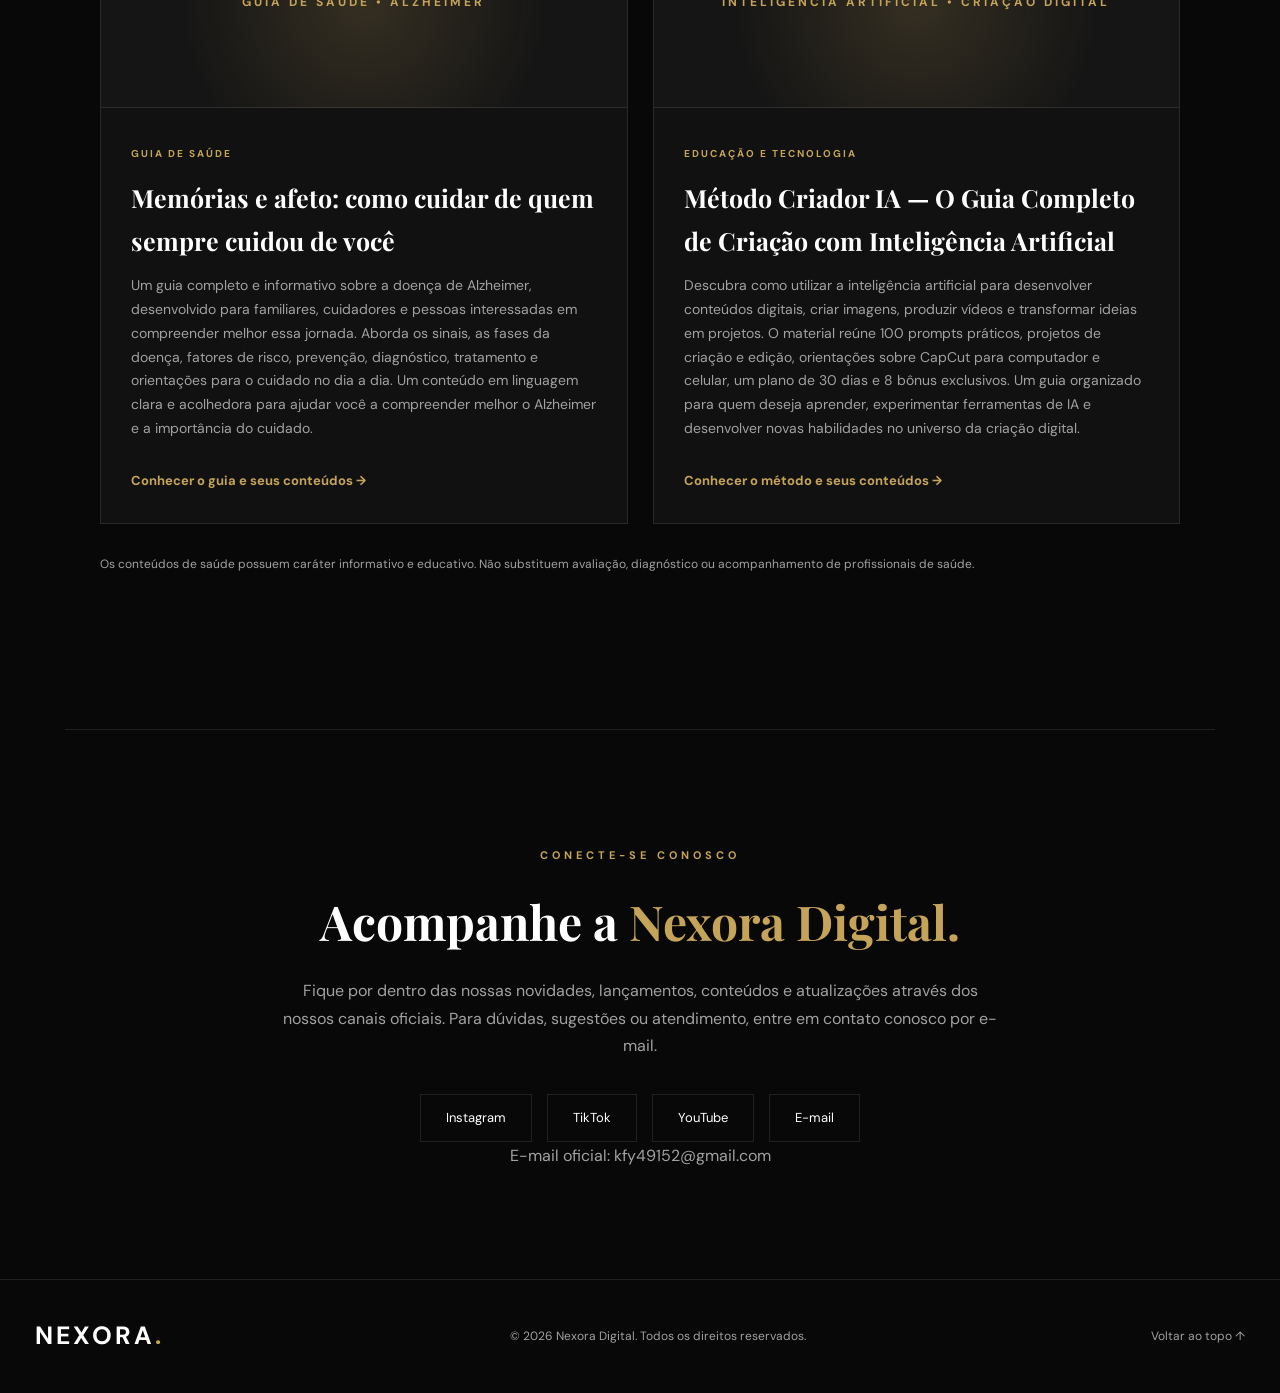
==== commit 50e14e21: "Add contact email and social links to index.html" ====
--- a/index.html
+++ b/index.html
@@ -272,6 +272,9 @@
                 Fique por dentro das nossas novidades,
                 lançamentos, conteúdos e atualizações
                 através dos nossos canais oficiais.
+
+                Para dúvidas, sugestões ou atendimento,
+                entre em contato conosco por e-mail.
             </p>
 
 
@@ -295,7 +298,15 @@
                     YouTube
                 </a>
 
+                <a href="mailto:kfy49152@gmail.com?subject=Contato%20-%20Nexora%20Digital">
+                    E-mail
+                </a>
+
             </div>
+
+            <p>
+                E-mail oficial: kfy49152@gmail.com
+            </p>
 
         </section>
 
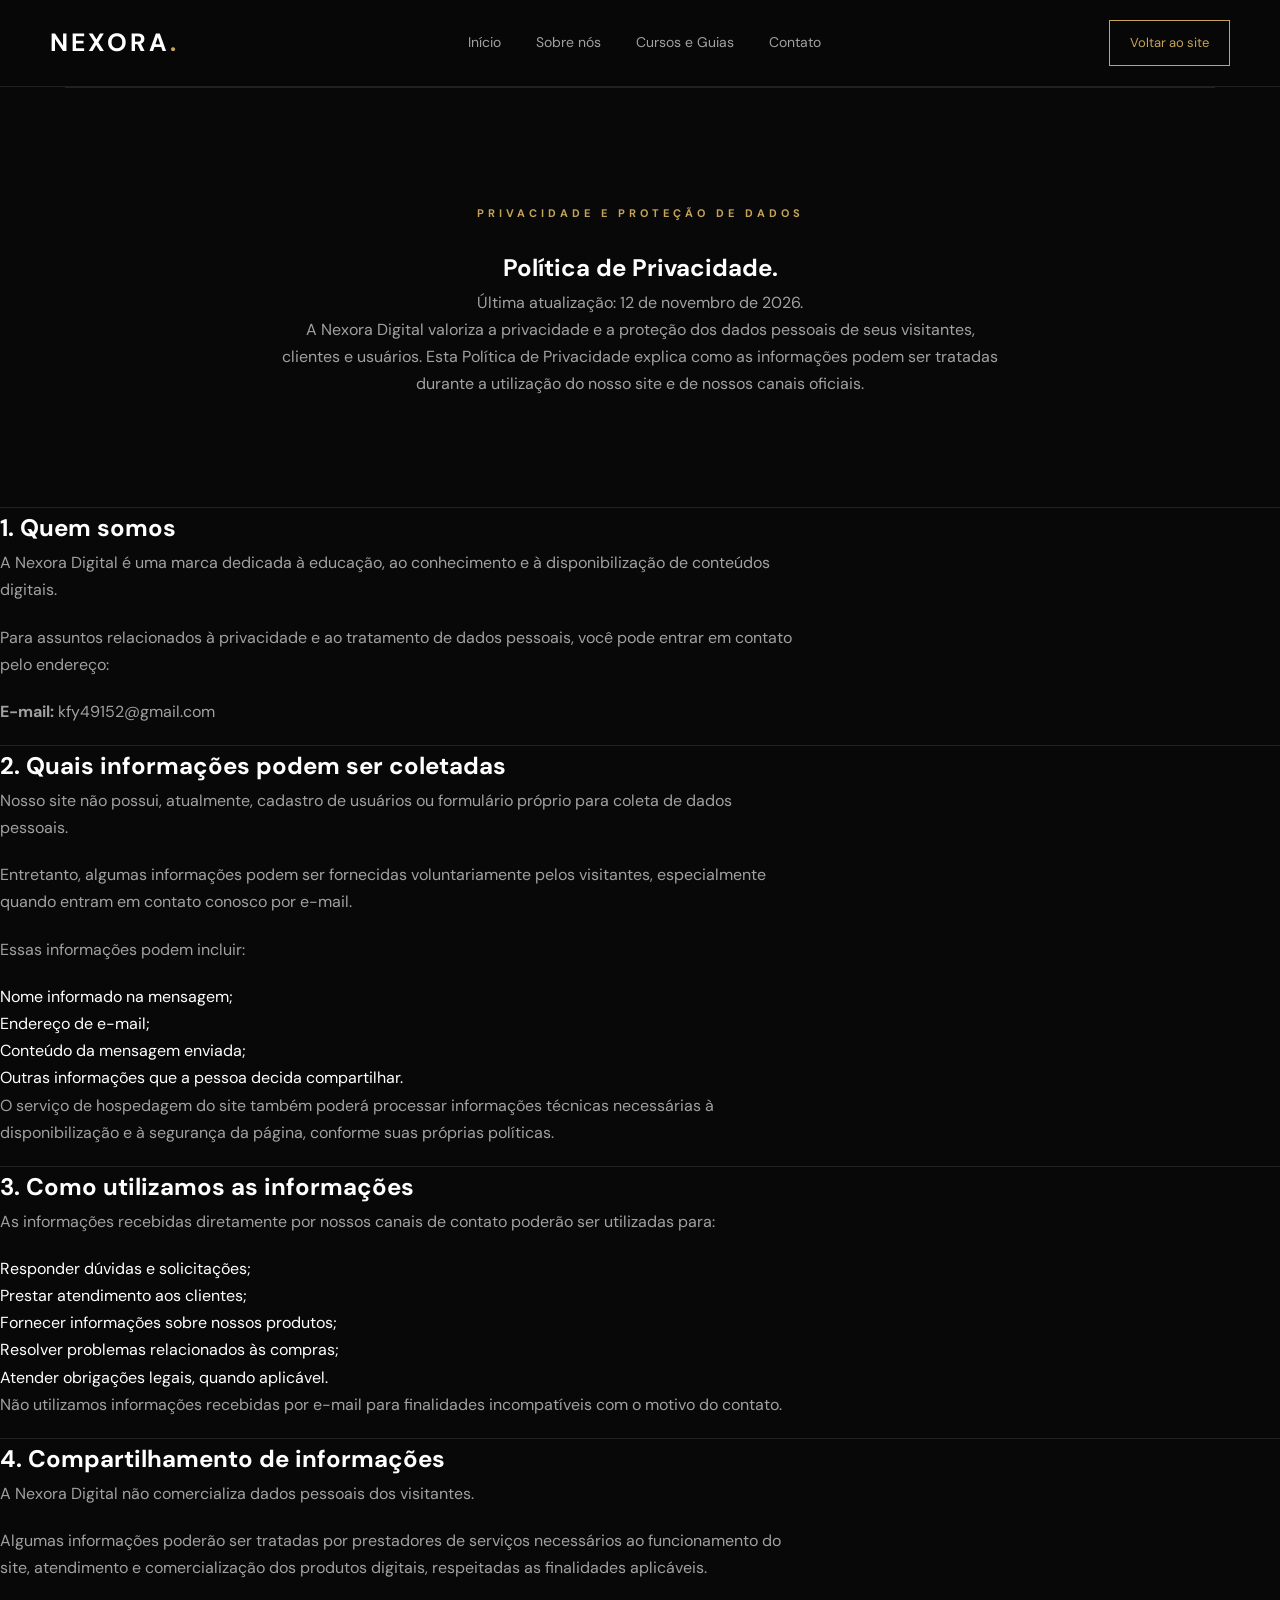
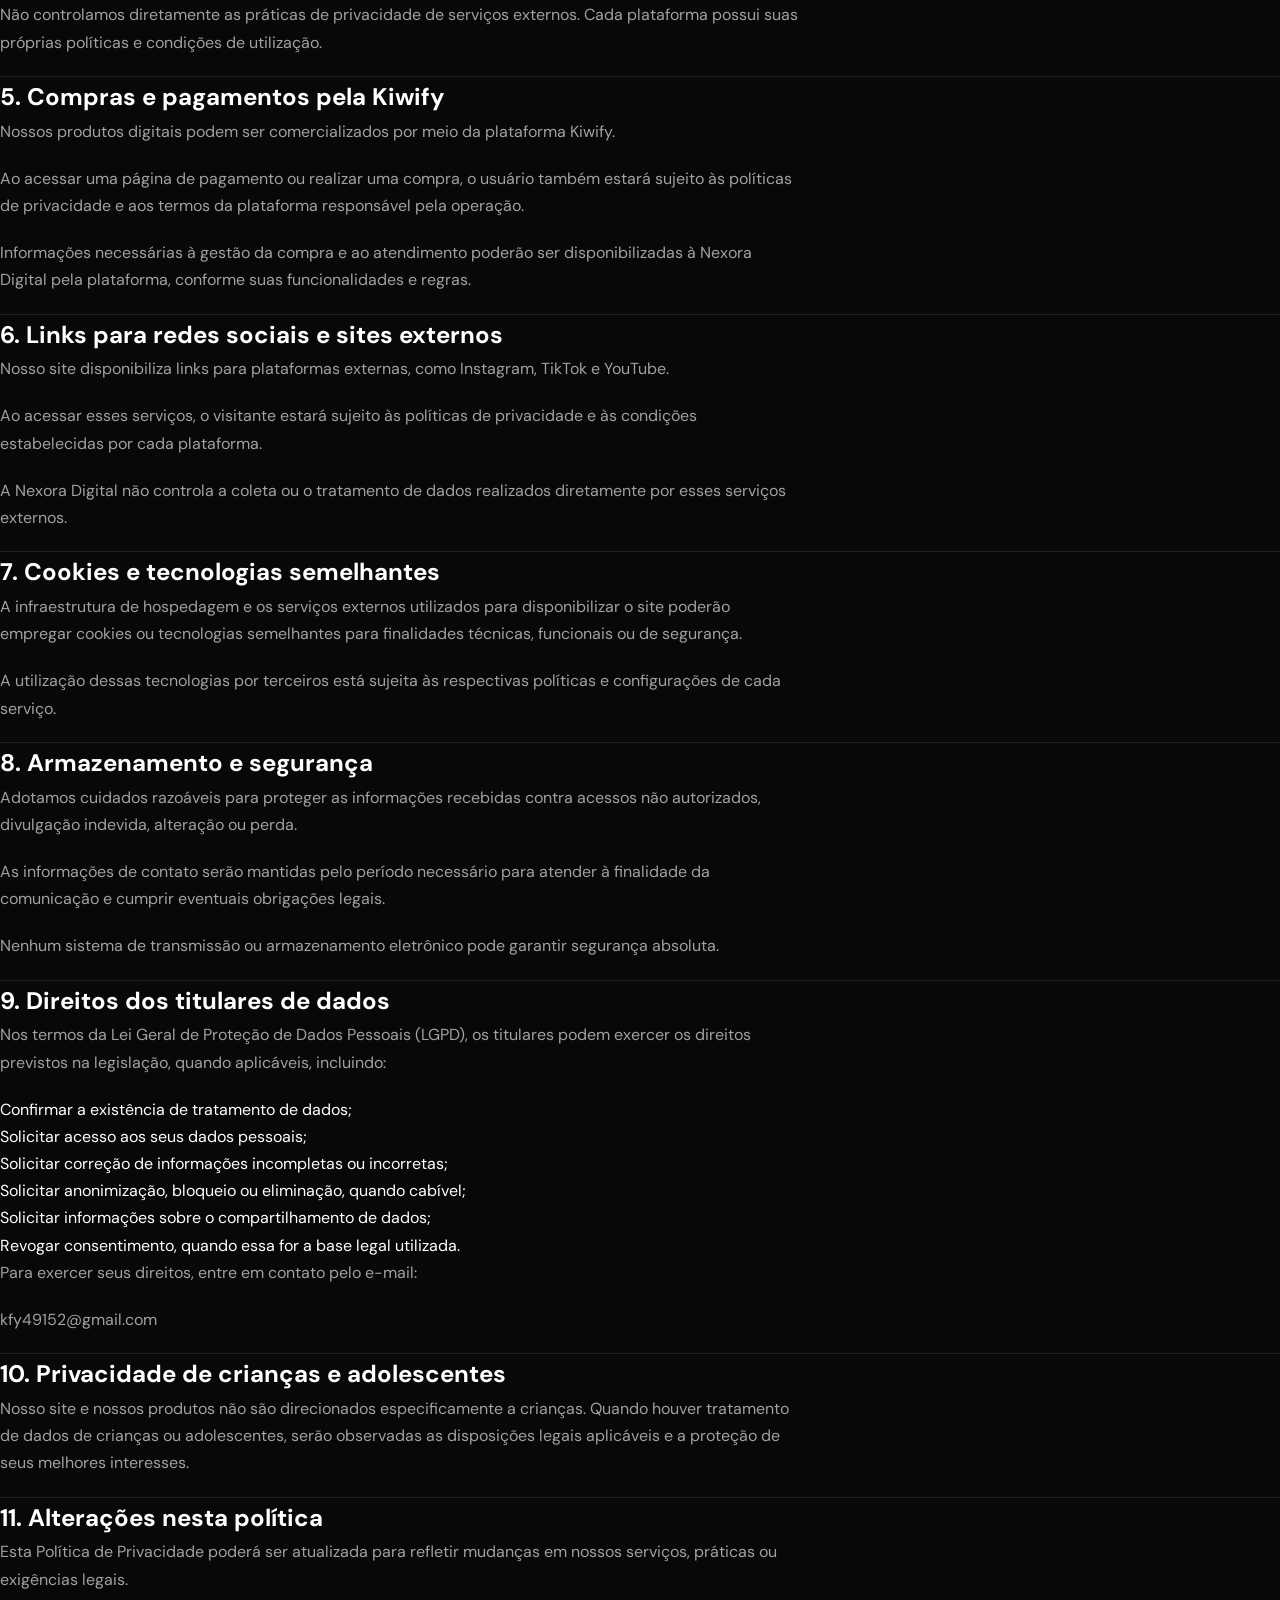
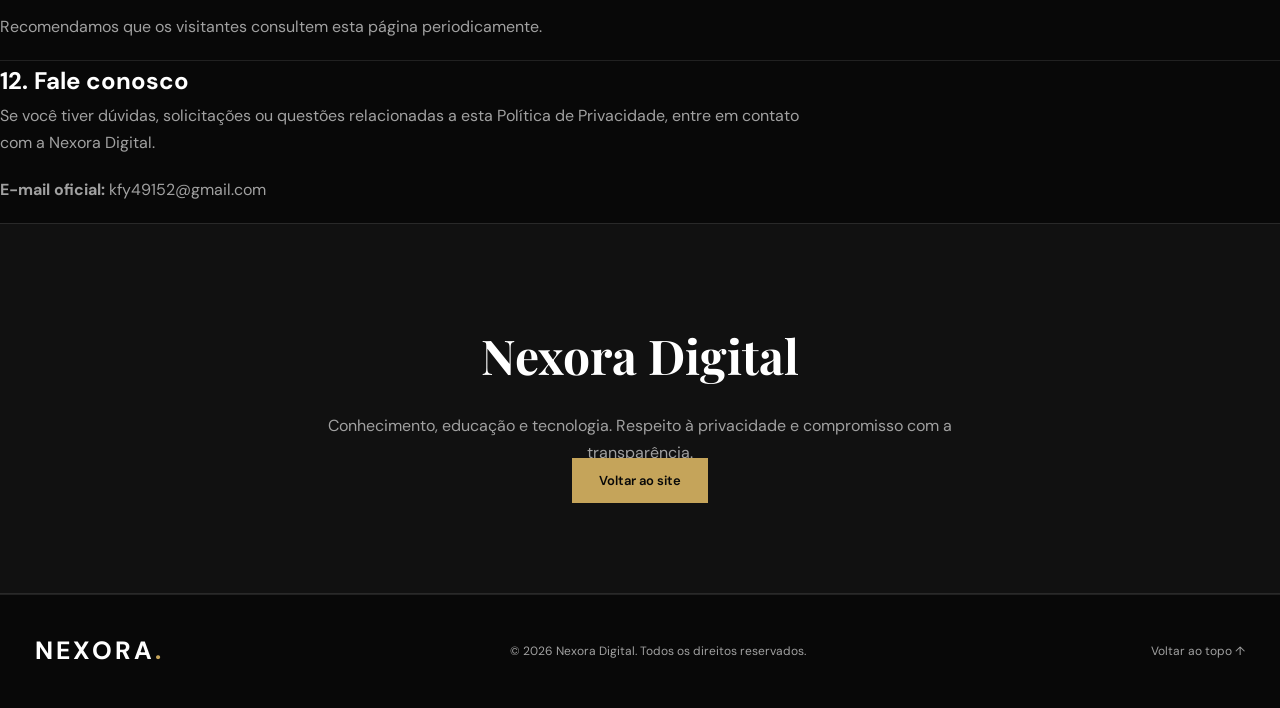
==== commit 45bb54d2: "Update index.html for privacy policy content" ====
--- a/index.html
+++ b/index.html
@@ -6,11 +6,11 @@
     <meta charset="UTF-8">
     <meta name="viewport" content="width=device-width, initial-scale=1.0">
 
-    <meta name="description" content="Nexora Digital: conhecimento, educação e tecnologia. Conheça nossos cursos e guias digitais, incluindo Memórias e Afeto e Método Criador IA.">
+    <meta name="description" content="Política de Privacidade da Nexora Digital. Saiba como tratamos informações pessoais e protegemos a privacidade dos visitantes.">
 
     <meta name="theme-color" content="#080808">
 
-    <title>Nexora Digital | Conhecimento que transforma</title>
+    <title>Política de Privacidade | Nexora Digital</title>
 
     <link rel="stylesheet" href="style.css">
 </head>
@@ -23,24 +23,24 @@
 
         <nav class="navbar">
 
-            <a href="#inicio" class="logo">
+            <a href="index.html#inicio" class="logo">
                 NEXORA<span>.</span>
             </a>
 
             <div class="nav-links">
 
-                <a href="#inicio">Início</a>
-
-                <a href="#sobre">Sobre nós</a>
-
-                <a href="#cursos">Cursos e Guias</a>
-
-                <a href="#contato">Contato</a>
+                <a href="index.html#inicio">Início</a>
+
+                <a href="index.html#sobre">Sobre nós</a>
+
+                <a href="index.html#cursos">Cursos e Guias</a>
+
+                <a href="index.html#contato">Contato</a>
 
             </div>
 
-            <a href="#cursos" class="nav-button">
-                Conhecer produtos
+            <a href="index.html" class="nav-button">
+                Voltar ao site
             </a>
 
         </nav>
@@ -48,265 +48,369 @@
     </header>
 
 
-    <!-- CONTEÚDO PRINCIPAL -->
+    <!-- POLÍTICA DE PRIVACIDADE -->
 
     <main>
 
-        <!-- APRESENTAÇÃO -->
-
-        <section class="hero" id="inicio">
-
-            <div class="hero-content">
-
-                <span class="eyebrow">
-                    BEM-VINDO À NEXORA DIGITAL
-                </span>
-
-                <h1>
-                    O seu próximo nível
-                    <span>começa aqui.</span>
-                </h1>
-
-                <p>
-                    Conhecimento, educação e inovação
-                    para desenvolver habilidades,
-                    transformar possibilidades e
-                    construir novas oportunidades.
-                </p>
-
-                <div class="hero-buttons">
-
-                    <a href="#cursos" class="button-primary">
-                        Explorar nossos produtos
-                    </a>
-
-                    <a href="#sobre" class="button-secondary">
-                        Conheça a empresa
-                    </a>
-
-                </div>
-
-            </div>
-
-        </section>
-
-
-        <!-- SOBRE A EMPRESA -->
-
-        <section class="about section" id="sobre">
+        <section class="about section">
 
             <span class="eyebrow">
-                QUEM SOMOS
+                PRIVACIDADE E PROTEÇÃO DE DADOS
             </span>
 
-            <h2>
-                Conhecimento que abre
-                <span>novos caminhos.</span>
-            </h2>
-
-            <p>
-                A Nexora Digital é uma empresa dedicada
+            <h1>
+                Política de
+                <span>Privacidade.</span>
+            </h1>
+
+            <p>
+                Última atualização: 12 de novembro de 2026.
+            </p>
+
+            <p>
+                A Nexora Digital valoriza a privacidade e
+                a proteção dos dados pessoais de seus
+                visitantes, clientes e usuários.
+
+                Esta Política de Privacidade explica como
+                as informações podem ser tratadas durante
+                a utilização do nosso site e de nossos
+                canais oficiais.
+            </p>
+
+        </section>
+
+
+        <section class="guide-section">
+
+            <h2>1. Quem somos</h2>
+
+            <p>
+                A Nexora Digital é uma marca dedicada
                 à educação, ao conhecimento e à
                 disponibilização de conteúdos digitais.
-
-                Nosso objetivo é oferecer materiais
-                e experiências de aprendizado que
-                contribuam para o desenvolvimento
-                pessoal e profissional das pessoas.
-            </p>
-
-        </section>
-
-
-        <!-- CATÁLOGO DE PRODUTOS -->
-
-        <section class="courses section" id="cursos">
-
-            <span class="eyebrow">
-                NOSSO CATÁLOGO
-            </span>
+            </p>
+
+            <p>
+                Para assuntos relacionados à privacidade
+                e ao tratamento de dados pessoais, você
+                pode entrar em contato pelo endereço:
+            </p>
+
+            <p>
+                <strong>E-mail:</strong>
+                <a href="mailto:kfy49152@gmail.com">
+                    kfy49152@gmail.com
+                </a>
+            </p>
+
+        </section>
+
+
+        <section class="guide-section">
+
+            <h2>2. Quais informações podem ser coletadas</h2>
+
+            <p>
+                Nosso site não possui, atualmente,
+                cadastro de usuários ou formulário próprio
+                para coleta de dados pessoais.
+            </p>
+
+            <p>
+                Entretanto, algumas informações podem
+                ser fornecidas voluntariamente pelos
+                visitantes, especialmente quando entram
+                em contato conosco por e-mail.
+            </p>
+
+            <p>Essas informações podem incluir:</p>
+
+            <ul>
+                <li>Nome informado na mensagem;</li>
+                <li>Endereço de e-mail;</li>
+                <li>Conteúdo da mensagem enviada;</li>
+                <li>Outras informações que a pessoa decida compartilhar.</li>
+            </ul>
+
+            <p>
+                O serviço de hospedagem do site também
+                poderá processar informações técnicas
+                necessárias à disponibilização e à
+                segurança da página, conforme suas
+                próprias políticas.
+            </p>
+
+        </section>
+
+
+        <section class="guide-section">
+
+            <h2>3. Como utilizamos as informações</h2>
+
+            <p>
+                As informações recebidas diretamente
+                por nossos canais de contato poderão
+                ser utilizadas para:
+            </p>
+
+            <ul>
+                <li>Responder dúvidas e solicitações;</li>
+                <li>Prestar atendimento aos clientes;</li>
+                <li>Fornecer informações sobre nossos produtos;</li>
+                <li>Resolver problemas relacionados às compras;</li>
+                <li>Atender obrigações legais, quando aplicável.</li>
+            </ul>
+
+            <p>
+                Não utilizamos informações recebidas
+                por e-mail para finalidades incompatíveis
+                com o motivo do contato.
+            </p>
+
+        </section>
+
+
+        <section class="guide-section">
+
+            <h2>4. Compartilhamento de informações</h2>
+
+            <p>
+                A Nexora Digital não comercializa
+                dados pessoais dos visitantes.
+            </p>
+
+            <p>
+                Algumas informações poderão ser
+                tratadas por prestadores de serviços
+                necessários ao funcionamento do site,
+                atendimento e comercialização dos
+                produtos digitais, respeitadas as
+                finalidades aplicáveis.
+            </p>
+
+            <p>
+                Não controlamos diretamente as práticas
+                de privacidade de serviços externos.
+                Cada plataforma possui suas próprias
+                políticas e condições de utilização.
+            </p>
+
+        </section>
+
+
+        <section class="guide-section">
+
+            <h2>5. Compras e pagamentos pela Kiwify</h2>
+
+            <p>
+                Nossos produtos digitais podem ser
+                comercializados por meio da plataforma
+                Kiwify.
+            </p>
+
+            <p>
+                Ao acessar uma página de pagamento
+                ou realizar uma compra, o usuário
+                também estará sujeito às políticas
+                de privacidade e aos termos da
+                plataforma responsável pela operação.
+            </p>
+
+            <p>
+                Informações necessárias à gestão da
+                compra e ao atendimento poderão ser
+                disponibilizadas à Nexora Digital
+                pela plataforma, conforme suas
+                funcionalidades e regras.
+            </p>
+
+        </section>
+
+
+        <section class="guide-section">
+
+            <h2>6. Links para redes sociais e sites externos</h2>
+
+            <p>
+                Nosso site disponibiliza links para
+                plataformas externas, como Instagram,
+                TikTok e YouTube.
+            </p>
+
+            <p>
+                Ao acessar esses serviços, o visitante
+                estará sujeito às políticas de privacidade
+                e às condições estabelecidas por cada
+                plataforma.
+            </p>
+
+            <p>
+                A Nexora Digital não controla a coleta
+                ou o tratamento de dados realizados
+                diretamente por esses serviços externos.
+            </p>
+
+        </section>
+
+
+        <section class="guide-section">
+
+            <h2>7. Cookies e tecnologias semelhantes</h2>
+
+            <p>
+                A infraestrutura de hospedagem e os
+                serviços externos utilizados para
+                disponibilizar o site poderão empregar
+                cookies ou tecnologias semelhantes
+                para finalidades técnicas, funcionais
+                ou de segurança.
+            </p>
+
+            <p>
+                A utilização dessas tecnologias por
+                terceiros está sujeita às respectivas
+                políticas e configurações de cada serviço.
+            </p>
+
+        </section>
+
+
+        <section class="guide-section">
+
+            <h2>8. Armazenamento e segurança</h2>
+
+            <p>
+                Adotamos cuidados razoáveis para
+                proteger as informações recebidas
+                contra acessos não autorizados,
+                divulgação indevida, alteração ou
+                perda.
+            </p>
+
+            <p>
+                As informações de contato serão
+                mantidas pelo período necessário
+                para atender à finalidade da
+                comunicação e cumprir eventuais
+                obrigações legais.
+            </p>
+
+            <p>
+                Nenhum sistema de transmissão ou
+                armazenamento eletrônico pode
+                garantir segurança absoluta.
+            </p>
+
+        </section>
+
+
+        <section class="guide-section">
+
+            <h2>9. Direitos dos titulares de dados</h2>
+
+            <p>
+                Nos termos da Lei Geral de Proteção
+                de Dados Pessoais (LGPD), os titulares
+                podem exercer os direitos previstos
+                na legislação, quando aplicáveis,
+                incluindo:
+            </p>
+
+            <ul>
+                <li>Confirmar a existência de tratamento de dados;</li>
+                <li>Solicitar acesso aos seus dados pessoais;</li>
+                <li>Solicitar correção de informações incompletas ou incorretas;</li>
+                <li>Solicitar anonimização, bloqueio ou eliminação, quando cabível;</li>
+                <li>Solicitar informações sobre o compartilhamento de dados;</li>
+                <li>Revogar consentimento, quando essa for a base legal utilizada.</li>
+            </ul>
+
+            <p>
+                Para exercer seus direitos, entre em
+                contato pelo e-mail:
+            </p>
+
+            <p>
+                <a href="mailto:kfy49152@gmail.com">
+                    kfy49152@gmail.com
+                </a>
+            </p>
+
+        </section>
+
+
+        <section class="guide-section">
+
+            <h2>10. Privacidade de crianças e adolescentes</h2>
+
+            <p>
+                Nosso site e nossos produtos não são
+                direcionados especificamente a crianças.
+                Quando houver tratamento de dados de
+                crianças ou adolescentes, serão observadas
+                as disposições legais aplicáveis e a
+                proteção de seus melhores interesses.
+            </p>
+
+        </section>
+
+
+        <section class="guide-section">
+
+            <h2>11. Alterações nesta política</h2>
+
+            <p>
+                Esta Política de Privacidade poderá
+                ser atualizada para refletir mudanças
+                em nossos serviços, práticas ou
+                exigências legais.
+            </p>
+
+            <p>
+                Recomendamos que os visitantes
+                consultem esta página periodicamente.
+            </p>
+
+        </section>
+
+
+        <section class="guide-section">
+
+            <h2>12. Fale conosco</h2>
+
+            <p>
+                Se você tiver dúvidas, solicitações
+                ou questões relacionadas a esta
+                Política de Privacidade, entre em
+                contato com a Nexora Digital.
+            </p>
+
+            <p>
+                <strong>E-mail oficial:</strong>
+                <a href="mailto:kfy49152@gmail.com?subject=Privacidade%20-%20Nexora%20Digital">
+                    kfy49152@gmail.com
+                </a>
+            </p>
+
+        </section>
+
+
+        <section class="guide-message">
 
             <h2>
-                Conheça nossos
-                <span>produtos.</span>
+                Nexora Digital
             </h2>
 
-            <p class="section-description">
-                Explore nossos guias e cursos digitais.
-                Conhecimento e informação para diferentes
-                momentos e necessidades da sua vida.
-            </p>
-
-
-            <div class="course-grid">
-
-
-                <!-- PRODUTO 01: GUIA MEMÓRIAS E AFETO -->
-
-                <article class="course-card">
-
-                    <div class="course-image">
-
-                        <span>
-                            GUIA DE SAÚDE • ALZHEIMER
-                        </span>
-
-                    </div>
-
-                    <div class="course-info">
-
-                        <span class="course-category">
-                            GUIA DE SAÚDE
-                        </span>
-
-                        <h3>
-                            Memórias e afeto: como cuidar
-                            de quem sempre cuidou de você
-                        </h3>
-
-                        <p>
-                            Um guia completo e informativo
-                            sobre a doença de Alzheimer,
-                            desenvolvido para familiares,
-                            cuidadores e pessoas interessadas
-                            em compreender melhor essa jornada.
-
-                            Aborda os sinais, as fases da doença,
-                            fatores de risco, prevenção,
-                            diagnóstico, tratamento e orientações
-                            para o cuidado no dia a dia.
-
-                            Um conteúdo em linguagem clara
-                            e acolhedora para ajudar você
-                            a compreender melhor o Alzheimer
-                            e a importância do cuidado.
-                        </p>
-
-                        <a href="guia-alzheimer.html" class="course-link">
-                            Conhecer o guia e seus conteúdos →
-                        </a>
-
-                    </div>
-
-                </article>
-
-
-                <!-- PRODUTO 02: MÉTODO CRIADOR IA -->
-
-                <article class="course-card">
-
-                    <div class="course-image">
-
-                        <span>
-                            INTELIGÊNCIA ARTIFICIAL • CRIAÇÃO DIGITAL
-                        </span>
-
-                    </div>
-
-                    <div class="course-info">
-
-                        <span class="course-category">
-                            EDUCAÇÃO E TECNOLOGIA
-                        </span>
-
-                        <h3>
-                            Método Criador IA — O Guia Completo
-                            de Criação com Inteligência Artificial
-                        </h3>
-
-                        <p>
-                            Descubra como utilizar a inteligência
-                            artificial para desenvolver conteúdos
-                            digitais, criar imagens, produzir vídeos
-                            e transformar ideias em projetos.
-
-                            O material reúne 100 prompts práticos,
-                            projetos de criação e edição, orientações
-                            sobre CapCut para computador e celular,
-                            um plano de 30 dias e 8 bônus exclusivos.
-
-                            Um guia organizado para quem deseja
-                            aprender, experimentar ferramentas
-                            de IA e desenvolver novas habilidades
-                            no universo da criação digital.
-                        </p>
-
-                        <a href="metodo-criador-ia.html" class="course-link">
-                            Conhecer o método e seus conteúdos →
-                        </a>
-
-                    </div>
-
-                </article>
-
-
-            </div>
-
-
-            <!-- AVISO SOBRE CONTEÚDOS DE SAÚDE -->
-
-            <p class="section-description" style="margin-top: 30px; font-size: 12px;">
-                Os conteúdos de saúde possuem caráter
-                informativo e educativo. Não substituem
-                avaliação, diagnóstico ou acompanhamento
-                de profissionais de saúde.
-            </p>
-
-        </section>
-
-
-        <!-- REDES SOCIAIS E CONTATO -->
-
-        <section class="social section" id="contato">
-
-            <span class="eyebrow">
-                CONECTE-SE CONOSCO
-            </span>
-
-            <h2>
-                Acompanhe a
-                <span>Nexora Digital.</span>
-            </h2>
-
-            <p>
-                Fique por dentro das nossas novidades,
-                lançamentos, conteúdos e atualizações
-                através dos nossos canais oficiais.
-
-                Para dúvidas, sugestões ou atendimento,
-                entre em contato conosco por e-mail.
-            </p>
-
-
-            <div class="social-links">
-
-                <a href="https://www.instagram.com/nexo_radigitalofc/"
-                   target="_blank"
-                   rel="noopener noreferrer">
-                    Instagram
-                </a>
-
-                <a href="https://www.tiktok.com/@nexoradigitalofc"
-                   target="_blank"
-                   rel="noopener noreferrer">
-                    TikTok
-                </a>
-
-                <a href="https://www.youtube.com/@NexoraDigital-x2o"
-                   target="_blank"
-                   rel="noopener noreferrer">
-                    YouTube
-                </a>
-
-                <a href="mailto:kfy49152@gmail.com?subject=Contato%20-%20Nexora%20Digital">
-                    E-mail
-                </a>
-
-            </div>
-
-            <p>
-                E-mail oficial: kfy49152@gmail.com
-            </p>
+            <p>
+                Conhecimento, educação e tecnologia.
+                Respeito à privacidade e compromisso
+                com a transparência.
+            </p>
+
+            <a href="index.html" class="button-primary">
+                Voltar ao site
+            </a>
 
         </section>
 
@@ -317,7 +421,7 @@
 
     <footer class="footer">
 
-        <a href="#inicio" class="logo">
+        <a href="index.html#inicio" class="logo">
             NEXORA<span>.</span>
         </a>
 
@@ -326,15 +430,13 @@
             Todos os direitos reservados.
         </p>
 
-        <a href="#inicio">
+        <a href="index.html#inicio">
             Voltar ao topo ↑
         </a>
 
     </footer>
 
 
-    <!-- JAVASCRIPT -->
-
     <script src="script.js"></script>
 
 </body>
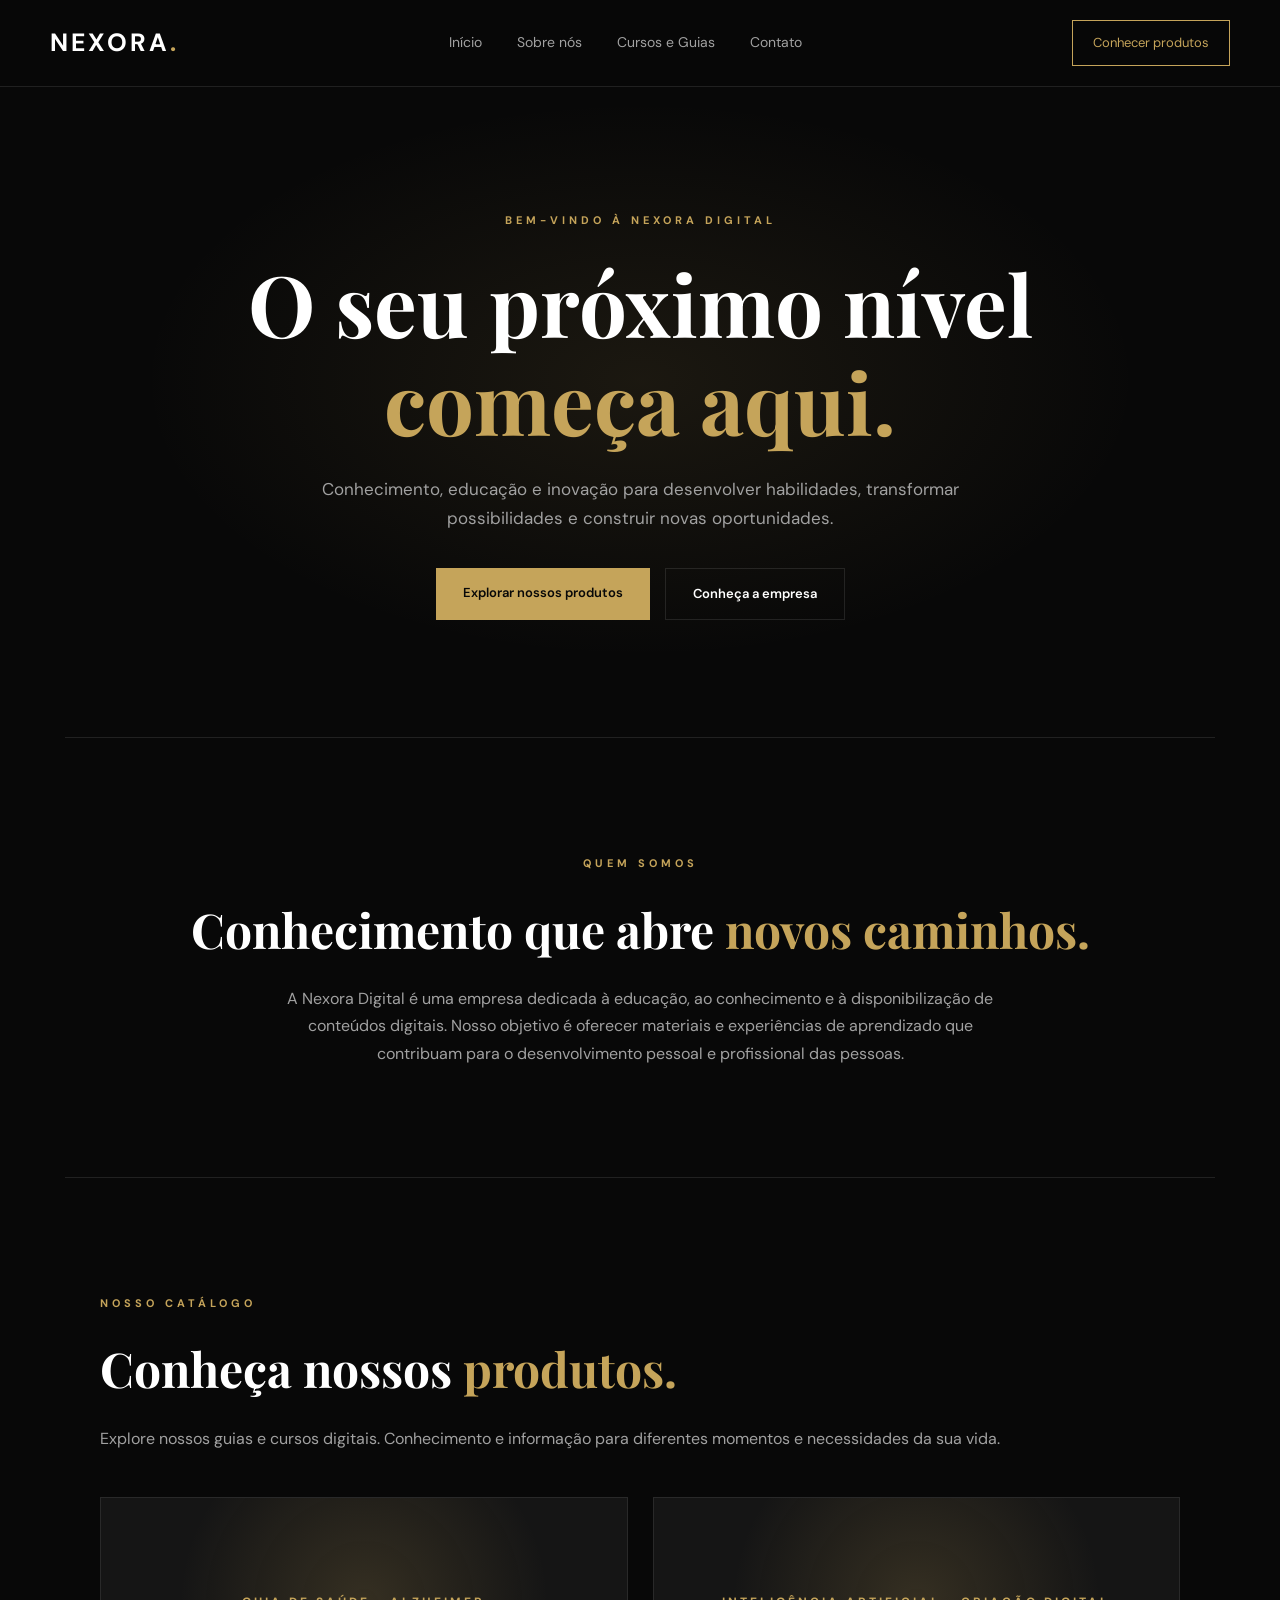
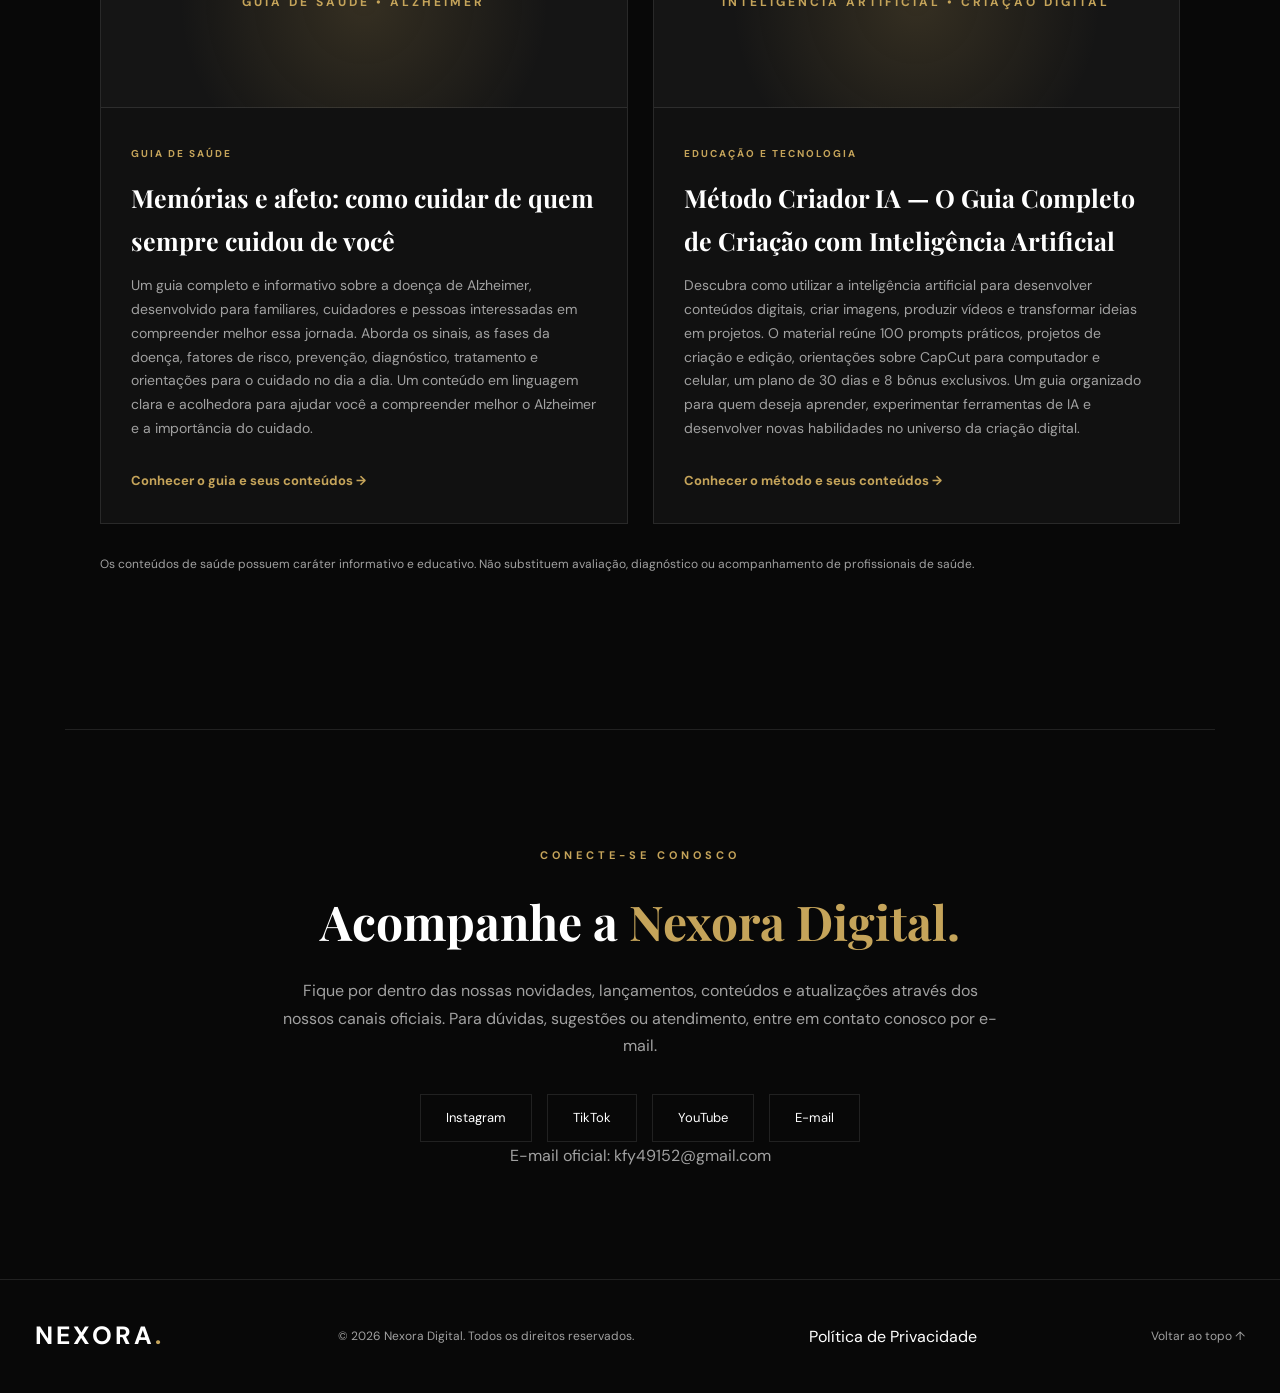
==== commit b67e2418: "Update index.html with new content and structure" ====
--- a/index.html
+++ b/index.html
@@ -6,11 +6,11 @@
     <meta charset="UTF-8">
     <meta name="viewport" content="width=device-width, initial-scale=1.0">
 
-    <meta name="description" content="Política de Privacidade da Nexora Digital. Saiba como tratamos informações pessoais e protegemos a privacidade dos visitantes.">
+    <meta name="description" content="Nexora Digital: conhecimento, educação e tecnologia. Conheça nossos cursos e guias digitais, incluindo Memórias e Afeto e Método Criador IA.">
 
     <meta name="theme-color" content="#080808">
 
-    <title>Política de Privacidade | Nexora Digital</title>
+    <title>Nexora Digital | Conhecimento que transforma</title>
 
     <link rel="stylesheet" href="style.css">
 </head>
@@ -23,24 +23,21 @@
 
         <nav class="navbar">
 
-            <a href="index.html#inicio" class="logo">
+            <a href="#inicio" class="logo">
                 NEXORA<span>.</span>
             </a>
 
             <div class="nav-links">
 
-                <a href="index.html#inicio">Início</a>
-
-                <a href="index.html#sobre">Sobre nós</a>
-
-                <a href="index.html#cursos">Cursos e Guias</a>
-
-                <a href="index.html#contato">Contato</a>
+                <a href="#inicio">Início</a>
+                <a href="#sobre">Sobre nós</a>
+                <a href="#cursos">Cursos e Guias</a>
+                <a href="#contato">Contato</a>
 
             </div>
 
-            <a href="index.html" class="nav-button">
-                Voltar ao site
+            <a href="#cursos" class="nav-button">
+                Conhecer produtos
             </a>
 
         </nav>
@@ -48,372 +45,265 @@
     </header>
 
 
-    <!-- POLÍTICA DE PRIVACIDADE -->
+    <!-- CONTEÚDO PRINCIPAL -->
 
     <main>
 
-        <section class="about section">
+        <!-- APRESENTAÇÃO -->
+
+        <section class="hero" id="inicio">
+
+            <div class="hero-content">
+
+                <span class="eyebrow">
+                    BEM-VINDO À NEXORA DIGITAL
+                </span>
+
+                <h1>
+                    O seu próximo nível
+                    <span>começa aqui.</span>
+                </h1>
+
+                <p>
+                    Conhecimento, educação e inovação
+                    para desenvolver habilidades,
+                    transformar possibilidades e
+                    construir novas oportunidades.
+                </p>
+
+                <div class="hero-buttons">
+
+                    <a href="#cursos" class="button-primary">
+                        Explorar nossos produtos
+                    </a>
+
+                    <a href="#sobre" class="button-secondary">
+                        Conheça a empresa
+                    </a>
+
+                </div>
+
+            </div>
+
+        </section>
+
+
+        <!-- SOBRE A EMPRESA -->
+
+        <section class="about section" id="sobre">
 
             <span class="eyebrow">
-                PRIVACIDADE E PROTEÇÃO DE DADOS
+                QUEM SOMOS
             </span>
 
-            <h1>
-                Política de
-                <span>Privacidade.</span>
-            </h1>
+            <h2>
+                Conhecimento que abre
+                <span>novos caminhos.</span>
+            </h2>
 
             <p>
-                Última atualização: 12 de novembro de 2026.
-            </p>
-
-            <p>
-                A Nexora Digital valoriza a privacidade e
-                a proteção dos dados pessoais de seus
-                visitantes, clientes e usuários.
-
-                Esta Política de Privacidade explica como
-                as informações podem ser tratadas durante
-                a utilização do nosso site e de nossos
-                canais oficiais.
-            </p>
-
-        </section>
-
-
-        <section class="guide-section">
-
-            <h2>1. Quem somos</h2>
-
-            <p>
-                A Nexora Digital é uma marca dedicada
+                A Nexora Digital é uma empresa dedicada
                 à educação, ao conhecimento e à
                 disponibilização de conteúdos digitais.
-            </p>
+
+                Nosso objetivo é oferecer materiais
+                e experiências de aprendizado que
+                contribuam para o desenvolvimento
+                pessoal e profissional das pessoas.
+            </p>
+
+        </section>
+
+
+        <!-- CATÁLOGO DE PRODUTOS -->
+
+        <section class="courses section" id="cursos">
+
+            <span class="eyebrow">
+                NOSSO CATÁLOGO
+            </span>
+
+            <h2>
+                Conheça nossos
+                <span>produtos.</span>
+            </h2>
+
+            <p class="section-description">
+                Explore nossos guias e cursos digitais.
+                Conhecimento e informação para diferentes
+                momentos e necessidades da sua vida.
+            </p>
+
+
+            <div class="course-grid">
+
+                <!-- PRODUTO 01: MEMÓRIAS E AFETO -->
+
+                <article class="course-card">
+
+                    <div class="course-image">
+
+                        <span>
+                            GUIA DE SAÚDE • ALZHEIMER
+                        </span>
+
+                    </div>
+
+                    <div class="course-info">
+
+                        <span class="course-category">
+                            GUIA DE SAÚDE
+                        </span>
+
+                        <h3>
+                            Memórias e afeto: como cuidar
+                            de quem sempre cuidou de você
+                        </h3>
+
+                        <p>
+                            Um guia completo e informativo
+                            sobre a doença de Alzheimer,
+                            desenvolvido para familiares,
+                            cuidadores e pessoas interessadas
+                            em compreender melhor essa jornada.
+
+                            Aborda os sinais, as fases da doença,
+                            fatores de risco, prevenção,
+                            diagnóstico, tratamento e orientações
+                            para o cuidado no dia a dia.
+
+                            Um conteúdo em linguagem clara
+                            e acolhedora para ajudar você
+                            a compreender melhor o Alzheimer
+                            e a importância do cuidado.
+                        </p>
+
+                        <a href="guia-alzheimer.html" class="course-link">
+                            Conhecer o guia e seus conteúdos →
+                        </a>
+
+                    </div>
+
+                </article>
+
+
+                <!-- PRODUTO 02: MÉTODO CRIADOR IA -->
+
+                <article class="course-card">
+
+                    <div class="course-image">
+
+                        <span>
+                            INTELIGÊNCIA ARTIFICIAL • CRIAÇÃO DIGITAL
+                        </span>
+
+                    </div>
+
+                    <div class="course-info">
+
+                        <span class="course-category">
+                            EDUCAÇÃO E TECNOLOGIA
+                        </span>
+
+                        <h3>
+                            Método Criador IA — O Guia Completo
+                            de Criação com Inteligência Artificial
+                        </h3>
+
+                        <p>
+                            Descubra como utilizar a inteligência
+                            artificial para desenvolver conteúdos
+                            digitais, criar imagens, produzir vídeos
+                            e transformar ideias em projetos.
+
+                            O material reúne 100 prompts práticos,
+                            projetos de criação e edição, orientações
+                            sobre CapCut para computador e celular,
+                            um plano de 30 dias e 8 bônus exclusivos.
+
+                            Um guia organizado para quem deseja
+                            aprender, experimentar ferramentas
+                            de IA e desenvolver novas habilidades
+                            no universo da criação digital.
+                        </p>
+
+                        <a href="metodo-criador-ia.html" class="course-link">
+                            Conhecer o método e seus conteúdos →
+                        </a>
+
+                    </div>
+
+                </article>
+
+            </div>
+
+
+            <!-- AVISO SOBRE CONTEÚDOS DE SAÚDE -->
+
+            <p class="section-description" style="margin-top: 30px; font-size: 12px;">
+                Os conteúdos de saúde possuem caráter
+                informativo e educativo. Não substituem
+                avaliação, diagnóstico ou acompanhamento
+                de profissionais de saúde.
+            </p>
+
+        </section>
+
+
+        <!-- REDES SOCIAIS E CONTATO -->
+
+        <section class="social section" id="contato">
+
+            <span class="eyebrow">
+                CONECTE-SE CONOSCO
+            </span>
+
+            <h2>
+                Acompanhe a
+                <span>Nexora Digital.</span>
+            </h2>
 
             <p>
-                Para assuntos relacionados à privacidade
-                e ao tratamento de dados pessoais, você
-                pode entrar em contato pelo endereço:
-            </p>
+                Fique por dentro das nossas novidades,
+                lançamentos, conteúdos e atualizações
+                através dos nossos canais oficiais.
+
+                Para dúvidas, sugestões ou atendimento,
+                entre em contato conosco por e-mail.
+            </p>
+
+            <div class="social-links">
+
+                <a href="https://www.instagram.com/nexo_radigitalofc/"
+                   target="_blank"
+                   rel="noopener noreferrer">
+                    Instagram
+                </a>
+
+                <a href="https://www.tiktok.com/@nexoradigitalofc"
+                   target="_blank"
+                   rel="noopener noreferrer">
+                    TikTok
+                </a>
+
+                <a href="https://www.youtube.com/@NexoraDigital-x2o"
+                   target="_blank"
+                   rel="noopener noreferrer">
+                    YouTube
+                </a>
+
+                <a href="mailto:kfy49152@gmail.com?subject=Contato%20-%20Nexora%20Digital">
+                    E-mail
+                </a>
+
+            </div>
 
             <p>
-                <strong>E-mail:</strong>
-                <a href="mailto:kfy49152@gmail.com">
-                    kfy49152@gmail.com
-                </a>
+                E-mail oficial: kfy49152@gmail.com
             </p>
 
         </section>
 
-
-        <section class="guide-section">
-
-            <h2>2. Quais informações podem ser coletadas</h2>
-
-            <p>
-                Nosso site não possui, atualmente,
-                cadastro de usuários ou formulário próprio
-                para coleta de dados pessoais.
-            </p>
-
-            <p>
-                Entretanto, algumas informações podem
-                ser fornecidas voluntariamente pelos
-                visitantes, especialmente quando entram
-                em contato conosco por e-mail.
-            </p>
-
-            <p>Essas informações podem incluir:</p>
-
-            <ul>
-                <li>Nome informado na mensagem;</li>
-                <li>Endereço de e-mail;</li>
-                <li>Conteúdo da mensagem enviada;</li>
-                <li>Outras informações que a pessoa decida compartilhar.</li>
-            </ul>
-
-            <p>
-                O serviço de hospedagem do site também
-                poderá processar informações técnicas
-                necessárias à disponibilização e à
-                segurança da página, conforme suas
-                próprias políticas.
-            </p>
-
-        </section>
-
-
-        <section class="guide-section">
-
-            <h2>3. Como utilizamos as informações</h2>
-
-            <p>
-                As informações recebidas diretamente
-                por nossos canais de contato poderão
-                ser utilizadas para:
-            </p>
-
-            <ul>
-                <li>Responder dúvidas e solicitações;</li>
-                <li>Prestar atendimento aos clientes;</li>
-                <li>Fornecer informações sobre nossos produtos;</li>
-                <li>Resolver problemas relacionados às compras;</li>
-                <li>Atender obrigações legais, quando aplicável.</li>
-            </ul>
-
-            <p>
-                Não utilizamos informações recebidas
-                por e-mail para finalidades incompatíveis
-                com o motivo do contato.
-            </p>
-
-        </section>
-
-
-        <section class="guide-section">
-
-            <h2>4. Compartilhamento de informações</h2>
-
-            <p>
-                A Nexora Digital não comercializa
-                dados pessoais dos visitantes.
-            </p>
-
-            <p>
-                Algumas informações poderão ser
-                tratadas por prestadores de serviços
-                necessários ao funcionamento do site,
-                atendimento e comercialização dos
-                produtos digitais, respeitadas as
-                finalidades aplicáveis.
-            </p>
-
-            <p>
-                Não controlamos diretamente as práticas
-                de privacidade de serviços externos.
-                Cada plataforma possui suas próprias
-                políticas e condições de utilização.
-            </p>
-
-        </section>
-
-
-        <section class="guide-section">
-
-            <h2>5. Compras e pagamentos pela Kiwify</h2>
-
-            <p>
-                Nossos produtos digitais podem ser
-                comercializados por meio da plataforma
-                Kiwify.
-            </p>
-
-            <p>
-                Ao acessar uma página de pagamento
-                ou realizar uma compra, o usuário
-                também estará sujeito às políticas
-                de privacidade e aos termos da
-                plataforma responsável pela operação.
-            </p>
-
-            <p>
-                Informações necessárias à gestão da
-                compra e ao atendimento poderão ser
-                disponibilizadas à Nexora Digital
-                pela plataforma, conforme suas
-                funcionalidades e regras.
-            </p>
-
-        </section>
-
-
-        <section class="guide-section">
-
-            <h2>6. Links para redes sociais e sites externos</h2>
-
-            <p>
-                Nosso site disponibiliza links para
-                plataformas externas, como Instagram,
-                TikTok e YouTube.
-            </p>
-
-            <p>
-                Ao acessar esses serviços, o visitante
-                estará sujeito às políticas de privacidade
-                e às condições estabelecidas por cada
-                plataforma.
-            </p>
-
-            <p>
-                A Nexora Digital não controla a coleta
-                ou o tratamento de dados realizados
-                diretamente por esses serviços externos.
-            </p>
-
-        </section>
-
-
-        <section class="guide-section">
-
-            <h2>7. Cookies e tecnologias semelhantes</h2>
-
-            <p>
-                A infraestrutura de hospedagem e os
-                serviços externos utilizados para
-                disponibilizar o site poderão empregar
-                cookies ou tecnologias semelhantes
-                para finalidades técnicas, funcionais
-                ou de segurança.
-            </p>
-
-            <p>
-                A utilização dessas tecnologias por
-                terceiros está sujeita às respectivas
-                políticas e configurações de cada serviço.
-            </p>
-
-        </section>
-
-
-        <section class="guide-section">
-
-            <h2>8. Armazenamento e segurança</h2>
-
-            <p>
-                Adotamos cuidados razoáveis para
-                proteger as informações recebidas
-                contra acessos não autorizados,
-                divulgação indevida, alteração ou
-                perda.
-            </p>
-
-            <p>
-                As informações de contato serão
-                mantidas pelo período necessário
-                para atender à finalidade da
-                comunicação e cumprir eventuais
-                obrigações legais.
-            </p>
-
-            <p>
-                Nenhum sistema de transmissão ou
-                armazenamento eletrônico pode
-                garantir segurança absoluta.
-            </p>
-
-        </section>
-
-
-        <section class="guide-section">
-
-            <h2>9. Direitos dos titulares de dados</h2>
-
-            <p>
-                Nos termos da Lei Geral de Proteção
-                de Dados Pessoais (LGPD), os titulares
-                podem exercer os direitos previstos
-                na legislação, quando aplicáveis,
-                incluindo:
-            </p>
-
-            <ul>
-                <li>Confirmar a existência de tratamento de dados;</li>
-                <li>Solicitar acesso aos seus dados pessoais;</li>
-                <li>Solicitar correção de informações incompletas ou incorretas;</li>
-                <li>Solicitar anonimização, bloqueio ou eliminação, quando cabível;</li>
-                <li>Solicitar informações sobre o compartilhamento de dados;</li>
-                <li>Revogar consentimento, quando essa for a base legal utilizada.</li>
-            </ul>
-
-            <p>
-                Para exercer seus direitos, entre em
-                contato pelo e-mail:
-            </p>
-
-            <p>
-                <a href="mailto:kfy49152@gmail.com">
-                    kfy49152@gmail.com
-                </a>
-            </p>
-
-        </section>
-
-
-        <section class="guide-section">
-
-            <h2>10. Privacidade de crianças e adolescentes</h2>
-
-            <p>
-                Nosso site e nossos produtos não são
-                direcionados especificamente a crianças.
-                Quando houver tratamento de dados de
-                crianças ou adolescentes, serão observadas
-                as disposições legais aplicáveis e a
-                proteção de seus melhores interesses.
-            </p>
-
-        </section>
-
-
-        <section class="guide-section">
-
-            <h2>11. Alterações nesta política</h2>
-
-            <p>
-                Esta Política de Privacidade poderá
-                ser atualizada para refletir mudanças
-                em nossos serviços, práticas ou
-                exigências legais.
-            </p>
-
-            <p>
-                Recomendamos que os visitantes
-                consultem esta página periodicamente.
-            </p>
-
-        </section>
-
-
-        <section class="guide-section">
-
-            <h2>12. Fale conosco</h2>
-
-            <p>
-                Se você tiver dúvidas, solicitações
-                ou questões relacionadas a esta
-                Política de Privacidade, entre em
-                contato com a Nexora Digital.
-            </p>
-
-            <p>
-                <strong>E-mail oficial:</strong>
-                <a href="mailto:kfy49152@gmail.com?subject=Privacidade%20-%20Nexora%20Digital">
-                    kfy49152@gmail.com
-                </a>
-            </p>
-
-        </section>
-
-
-        <section class="guide-message">
-
-            <h2>
-                Nexora Digital
-            </h2>
-
-            <p>
-                Conhecimento, educação e tecnologia.
-                Respeito à privacidade e compromisso
-                com a transparência.
-            </p>
-
-            <a href="index.html" class="button-primary">
-                Voltar ao site
-            </a>
-
-        </section>
-
     </main>
 
 
@@ -421,7 +311,7 @@
 
     <footer class="footer">
 
-        <a href="index.html#inicio" class="logo">
+        <a href="#inicio" class="logo">
             NEXORA<span>.</span>
         </a>
 
@@ -430,13 +320,19 @@
             Todos os direitos reservados.
         </p>
 
-        <a href="index.html#inicio">
+        <a href="politica-privacidade.html">
+            Política de Privacidade
+        </a>
+
+        <a href="#inicio">
             Voltar ao topo ↑
         </a>
 
     </footer>
 
 
+    <!-- JAVASCRIPT -->
+
     <script src="script.js"></script>
 
 </body>
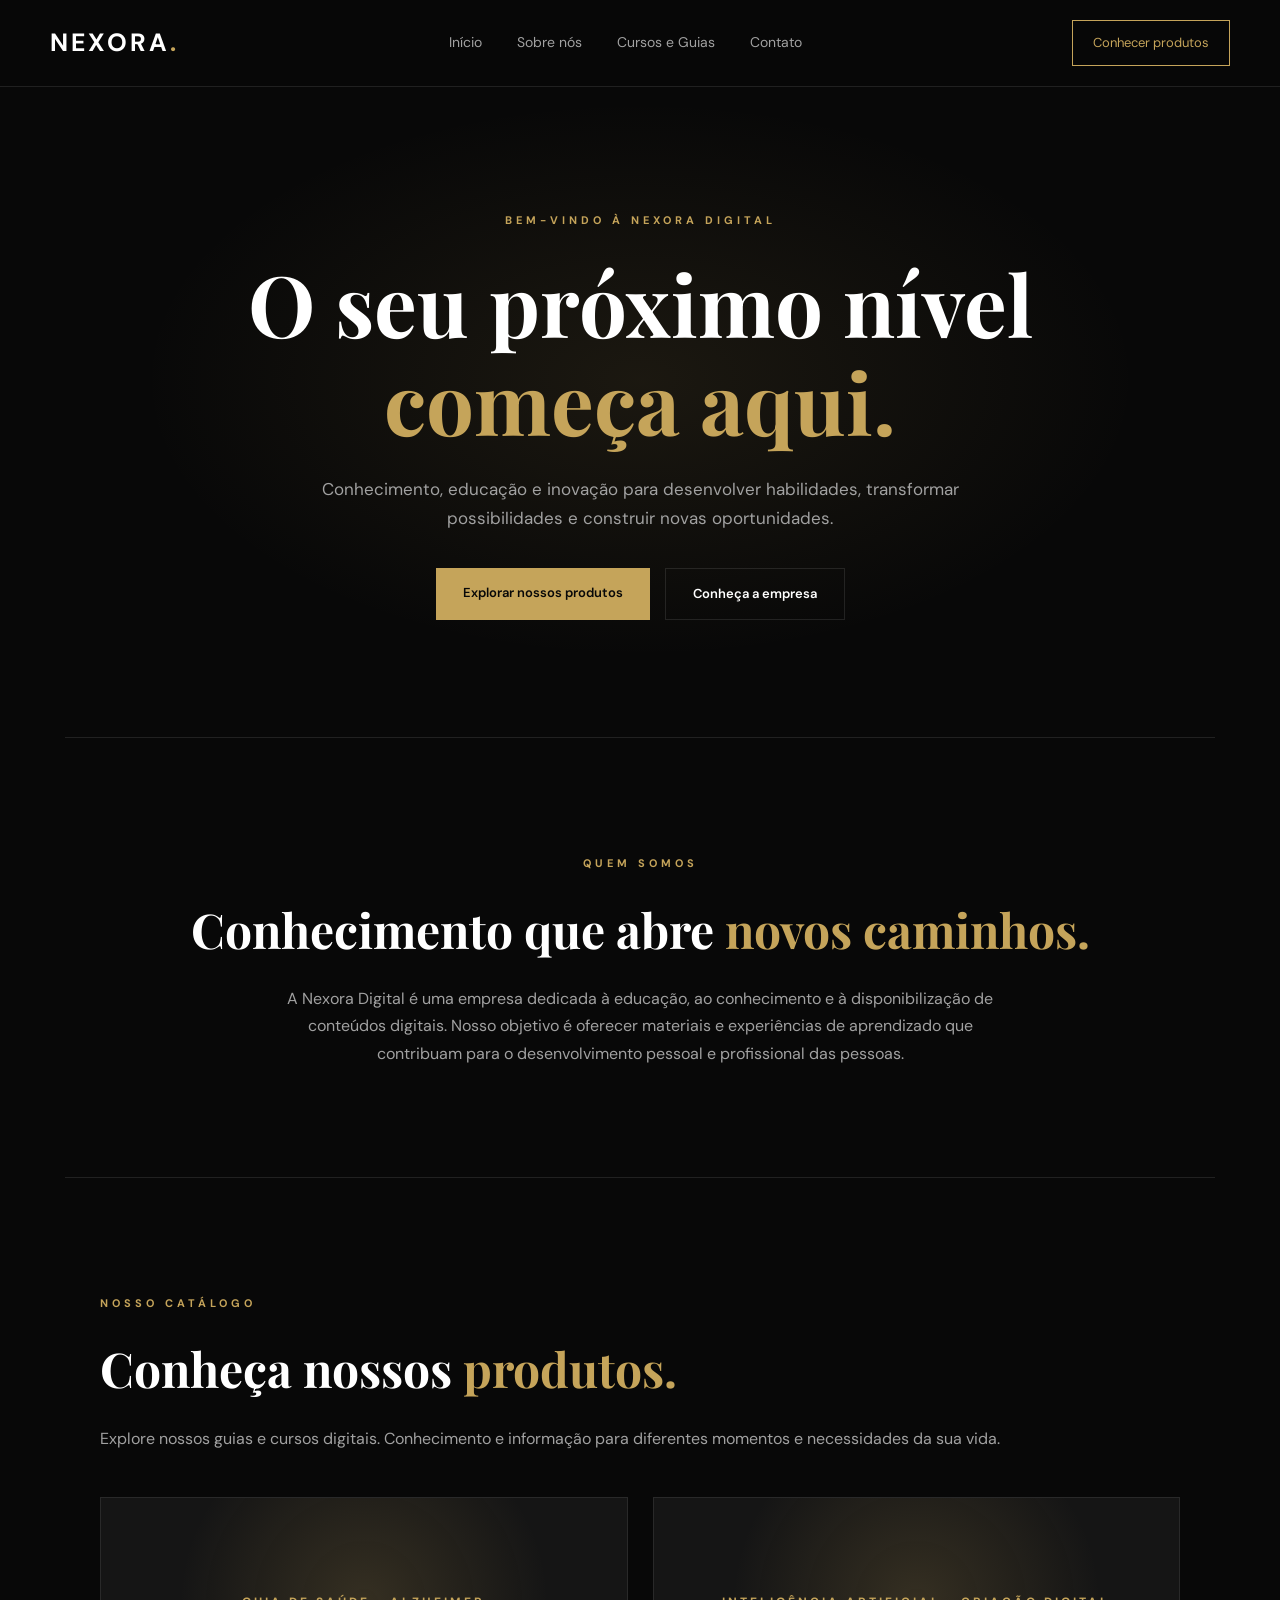
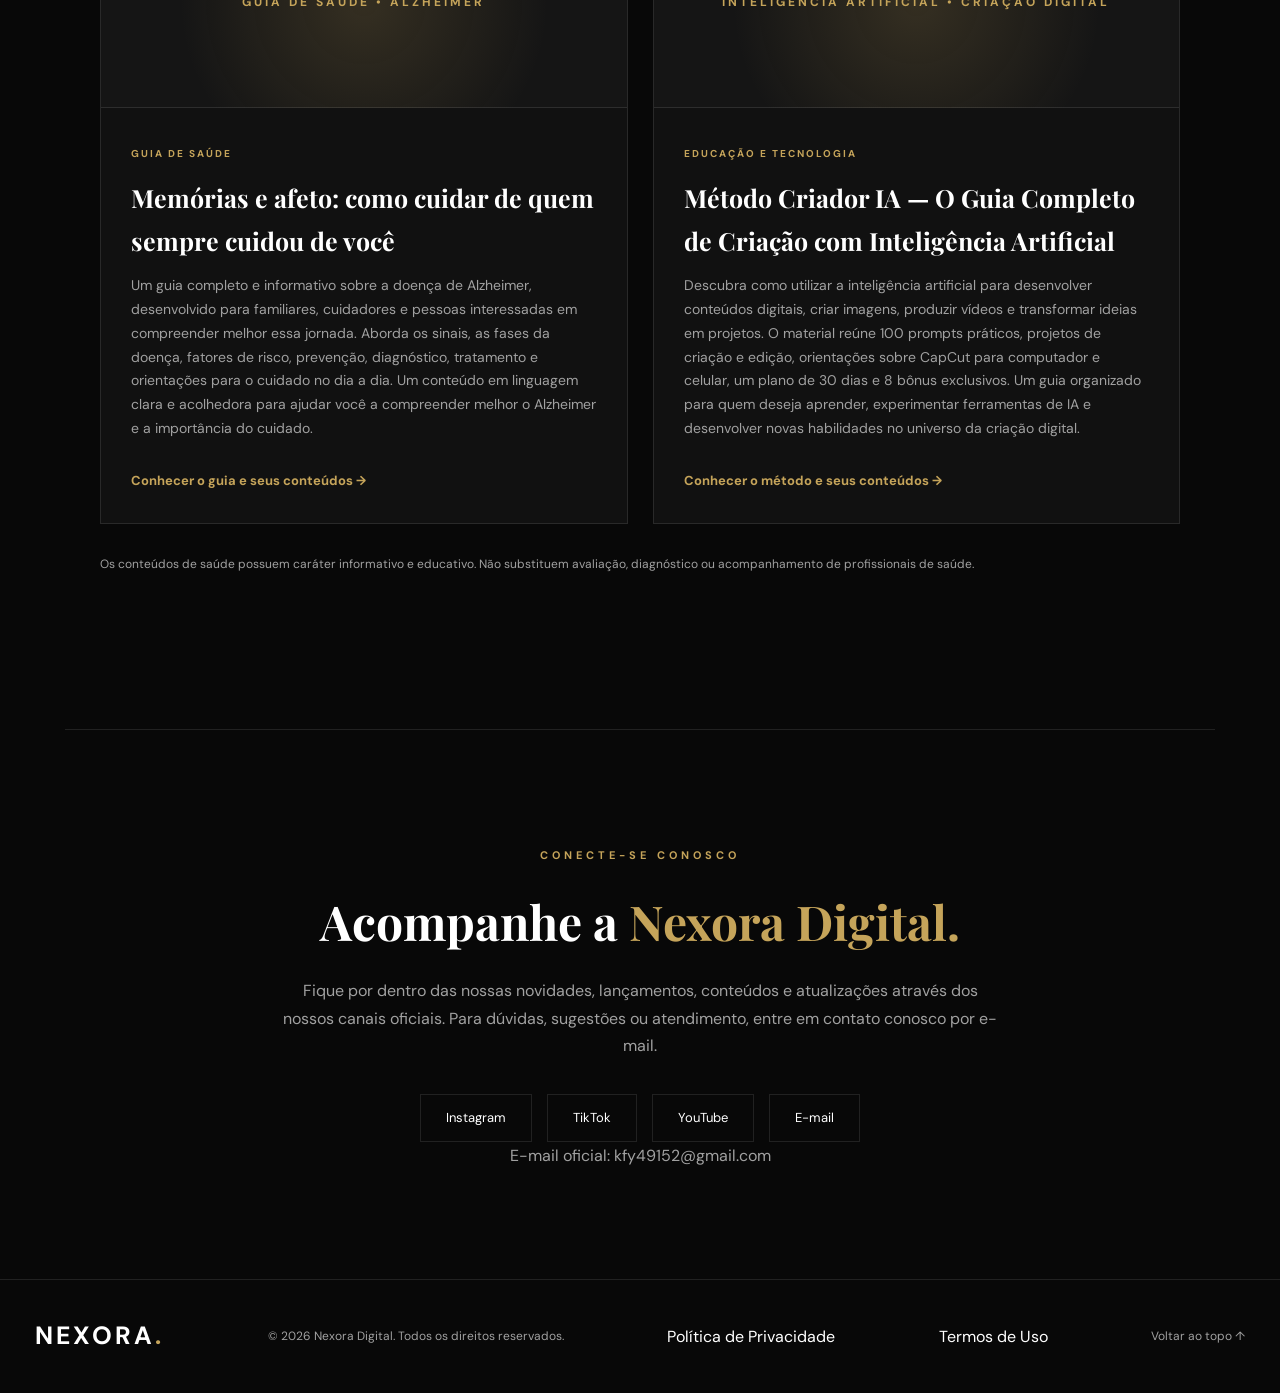
==== commit 68d1ba2f: "Add link to 'Termos de Uso' in index.html" ====
--- a/index.html
+++ b/index.html
@@ -324,6 +324,10 @@
             Política de Privacidade
         </a>
 
+        <a href="termos-de-uso.html">
+            Termos de Uso
+        </a>
+
         <a href="#inicio">
             Voltar ao topo ↑
         </a>
